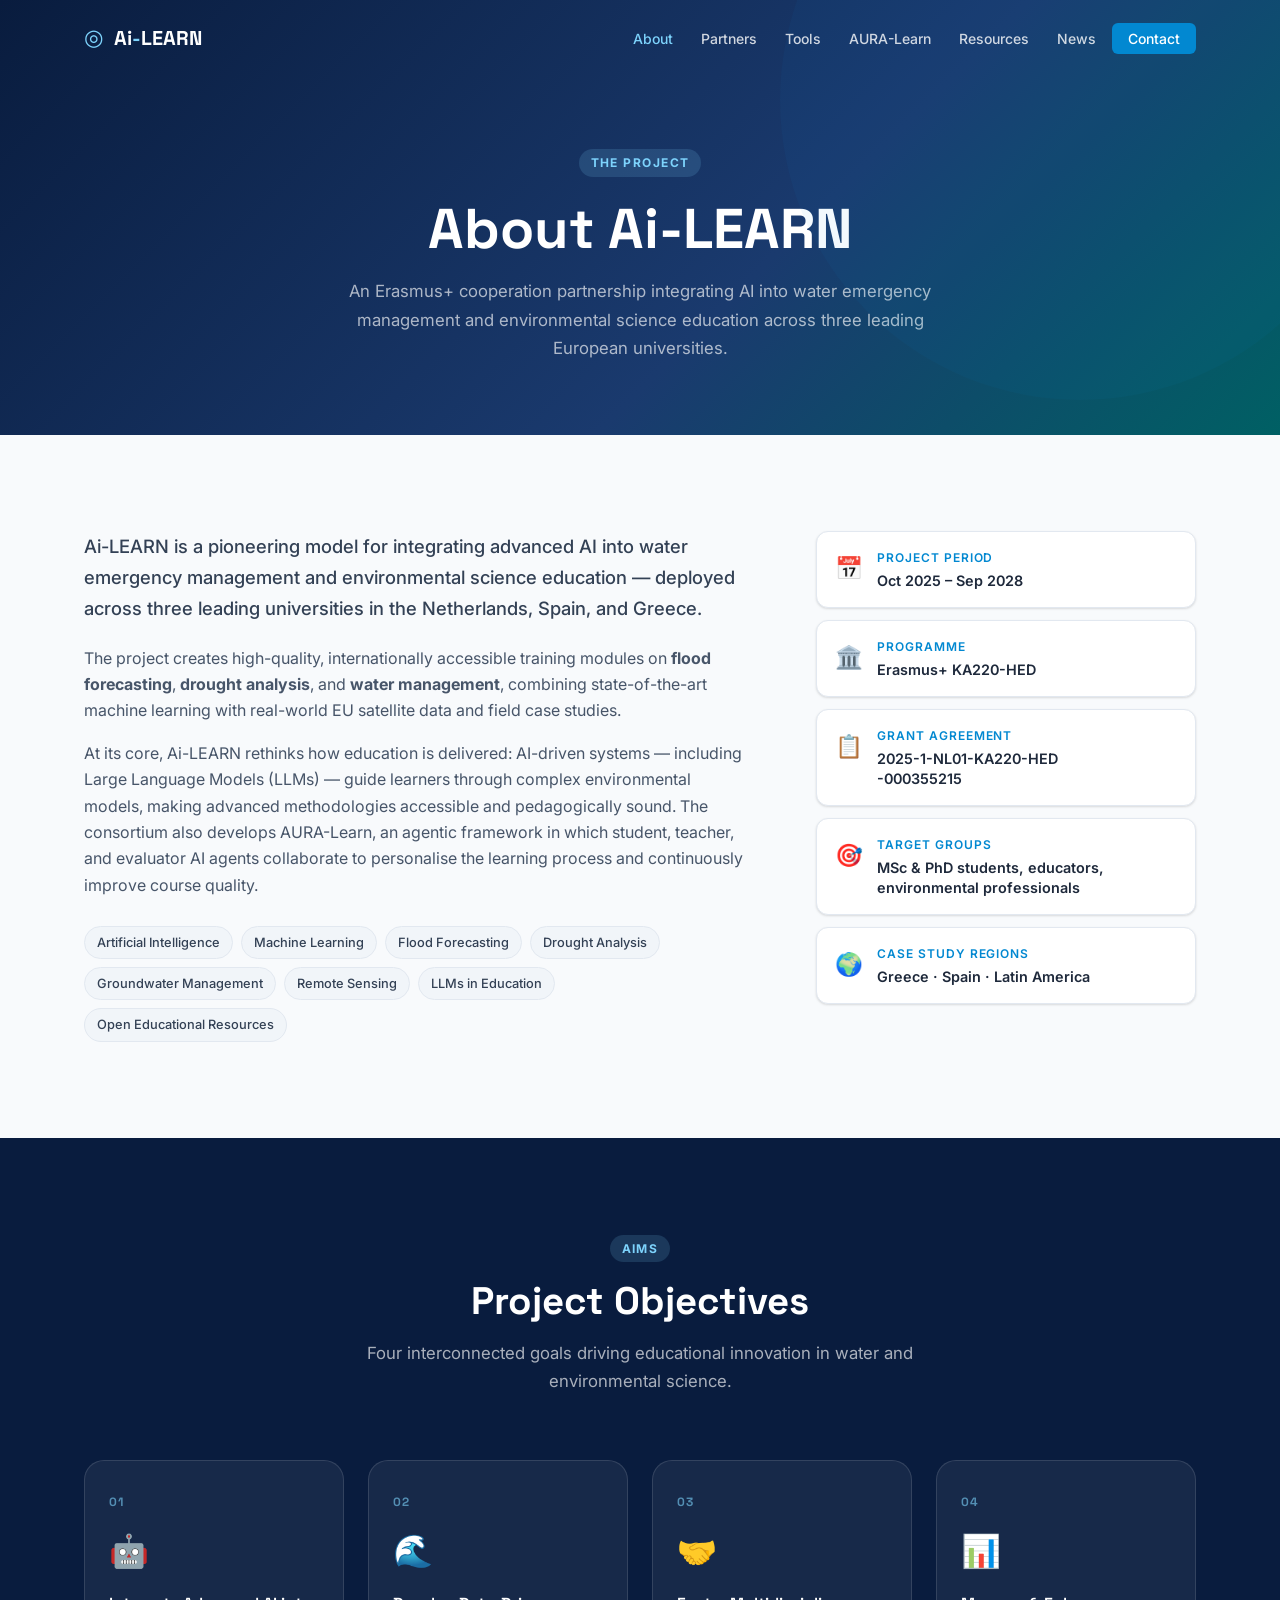
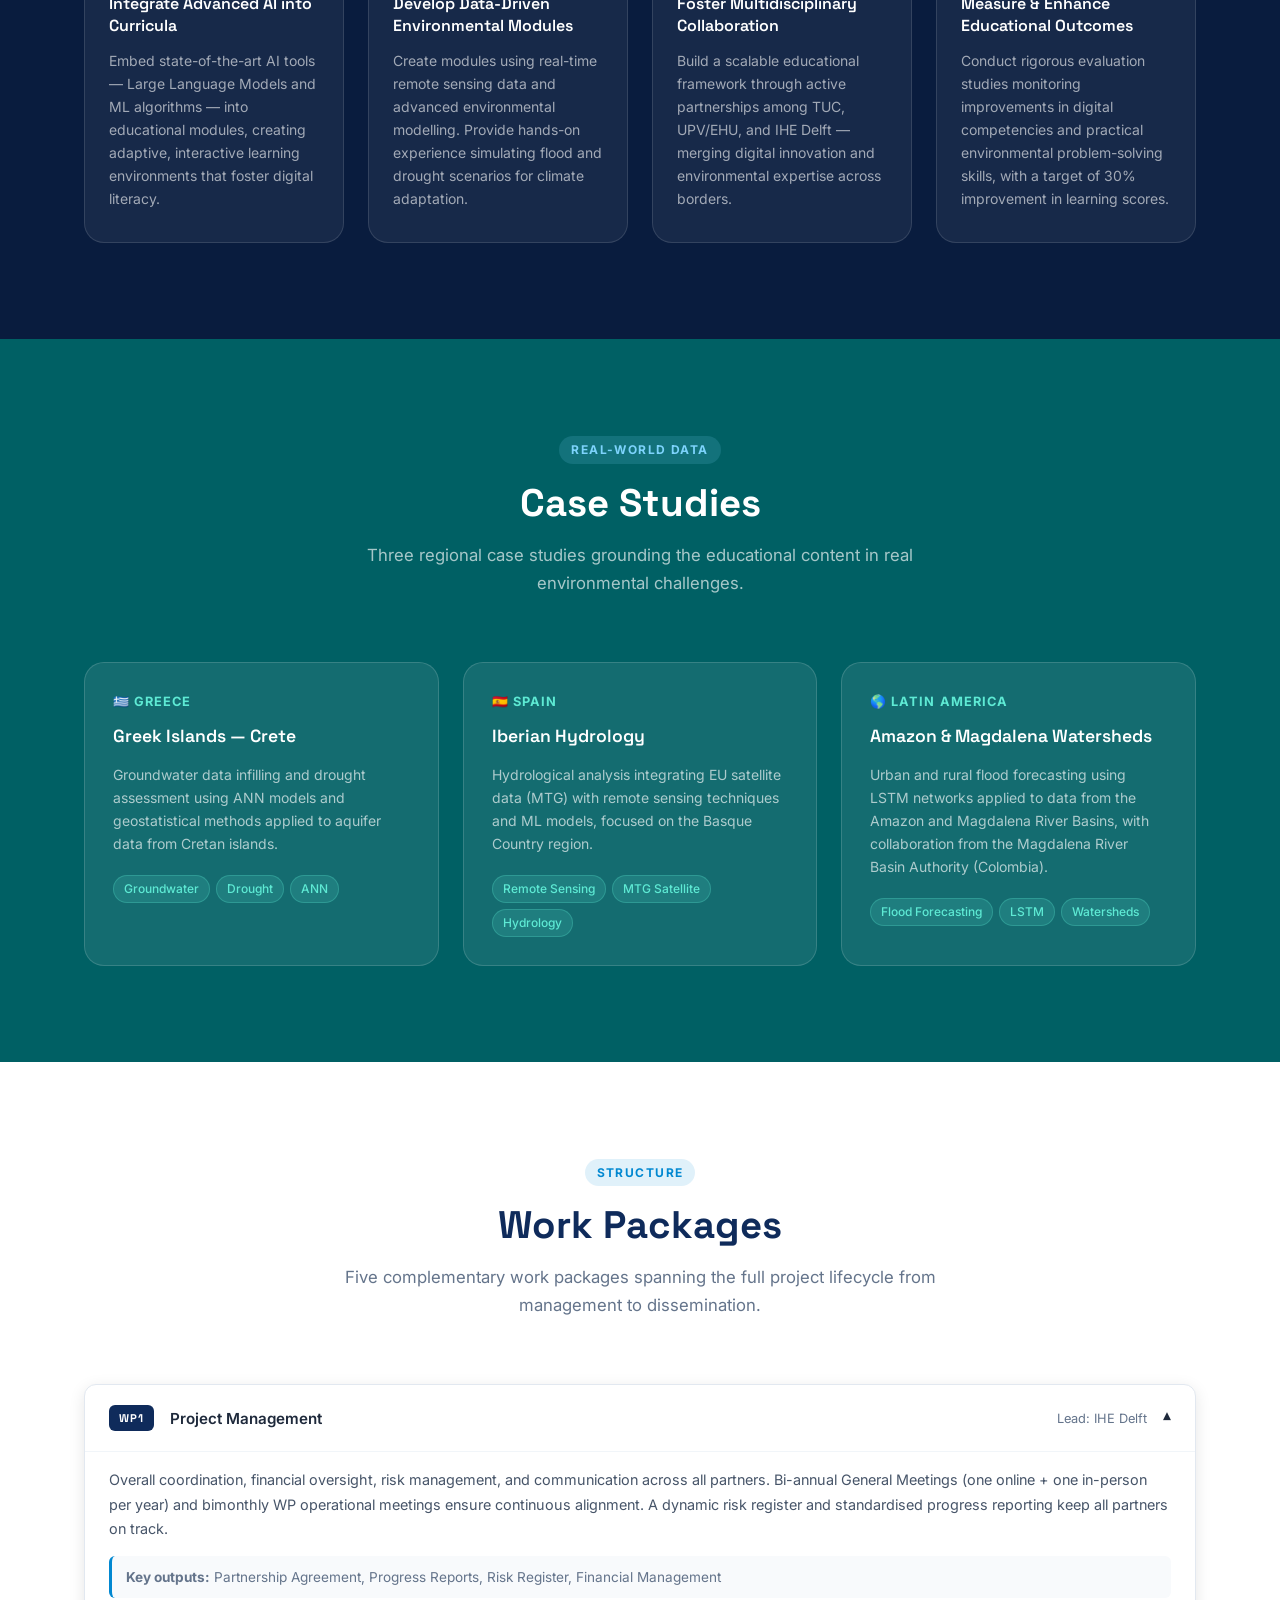
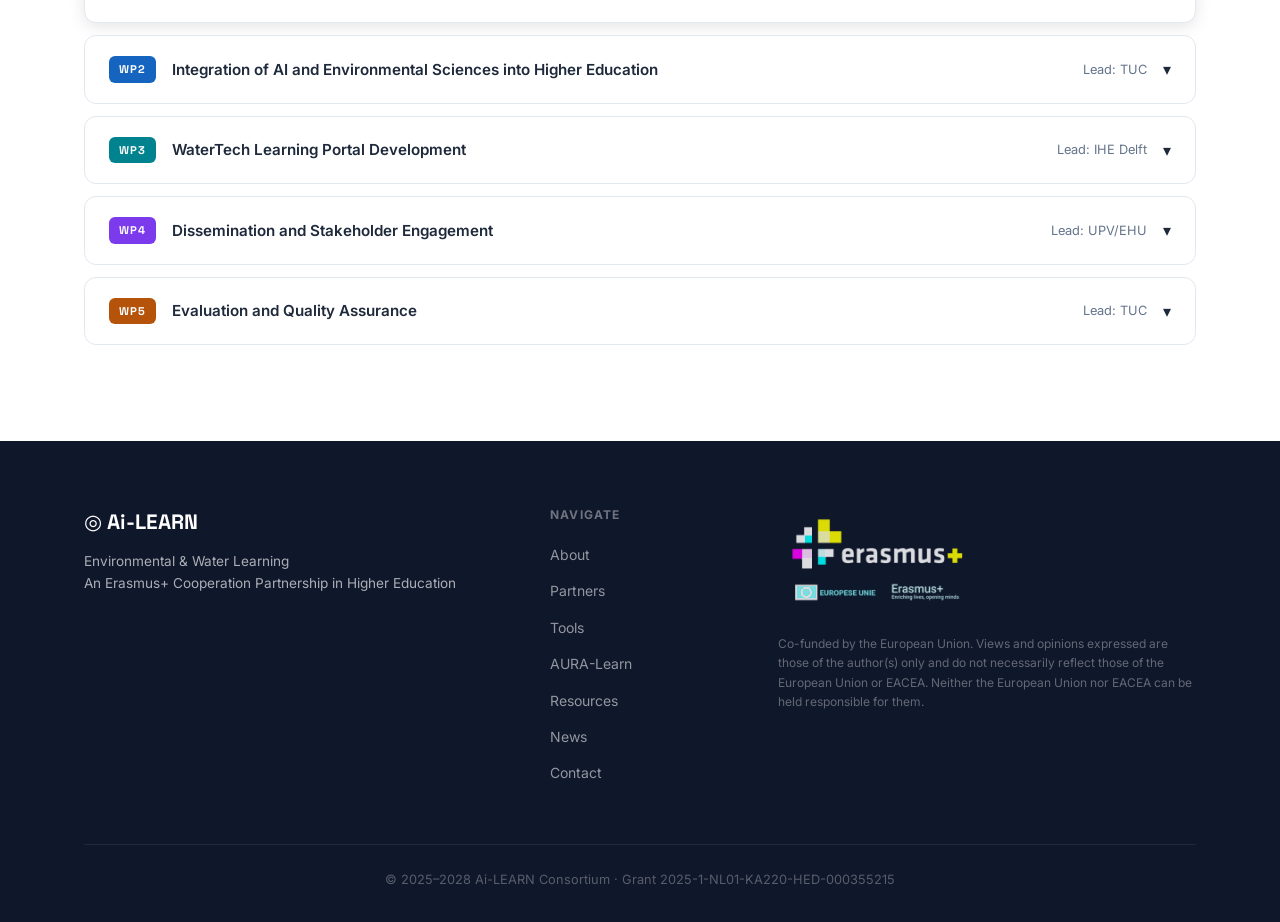
==== about.html @ b7e911f9 "Updating partners page" ====
<!DOCTYPE html>
<html lang="en">
<head>
  <meta charset="UTF-8" />
  <meta name="viewport" content="width=device-width, initial-scale=1.0" />
  <title>About — Ai-LEARN</title>
  <meta name="description" content="About the Ai-LEARN project: objectives, case studies, and work packages for this Erasmus+ partnership in water and environmental AI education." />
  <link rel="preconnect" href="https://fonts.googleapis.com" />
  <link href="https://fonts.googleapis.com/css2?family=Inter:wght@300;400;500;600;700;800&family=Space+Grotesk:wght@500;600;700&display=swap" rel="stylesheet" />
  <link rel="stylesheet" href="css/style.css" />
</head>
<body>

  <!-- ═══════════════ NAVIGATION ═══════════════ -->
  <nav id="navbar" class="navbar">
    <div class="nav-container">
      <a href="index.html" class="nav-logo">
        <span class="logo-icon">◎</span>
        <span class="logo-text">Ai<span class="logo-dash">‑</span>LEARN</span>
      </a>
      <button class="nav-toggle" id="navToggle" aria-label="Toggle menu">
        <span></span><span></span><span></span>
      </button>
      <ul class="nav-links" id="navLinks">
        <li><a href="about.html">About</a></li>
        <li><a href="partners.html">Partners</a></li>
        <li><a href="tools.html">Tools</a></li>
        <li><a href="aura-learn.html">AURA-Learn</a></li>
        <li><a href="resources.html">Resources</a></li>
        <li><a href="news.html">News</a></li>
        <li><a href="contact.html" class="nav-cta">Contact</a></li>
      </ul>
    </div>
  </nav>

  <!-- ═══════════════ PAGE HERO ═══════════════ -->
  <div class="page-hero">
    <span class="page-hero-tag">The Project</span>
    <h1 class="page-hero-title">About Ai-LEARN</h1>
    <p class="page-hero-sub">An Erasmus+ cooperation partnership integrating AI into water emergency management and environmental science education across three leading European universities.</p>
  </div>

  <!-- ═══════════════ ABOUT ═══════════════ -->
  <section class="section section-light">
    <div class="container">
      <div class="about-grid">
        <div class="about-text">
          <p class="lead">
            Ai-LEARN is a pioneering model for integrating advanced AI into water emergency management
            and environmental science education — deployed across three leading universities in the Netherlands,
            Spain, and Greece.
          </p>
          <p>
            The project creates high-quality, internationally accessible training modules on
            <strong>flood forecasting</strong>, <strong>drought analysis</strong>, and <strong>water management</strong>,
            combining state-of-the-art machine learning with real-world EU satellite data and field case studies.
          </p>
          <p>
            At its core, Ai-LEARN rethinks how education is delivered: AI-driven systems —
            including Large Language Models (LLMs) — guide learners through complex environmental models,
            making advanced methodologies accessible and pedagogically sound. The consortium also develops
            AURA-Learn, an agentic framework in which student, teacher, and evaluator AI agents collaborate
            to personalise the learning process and continuously improve course quality.
          </p>
          <div class="about-topics">
            <span class="topic-tag">Artificial Intelligence</span>
            <span class="topic-tag">Machine Learning</span>
            <span class="topic-tag">Flood Forecasting</span>
            <span class="topic-tag">Drought Analysis</span>
            <span class="topic-tag">Groundwater Management</span>
            <span class="topic-tag">Remote Sensing</span>
            <span class="topic-tag">LLMs in Education</span>
            <span class="topic-tag">Open Educational Resources</span>
          </div>
        </div>
        <div class="about-facts">
          <div class="fact-card">
            <div class="fact-icon">📅</div>
            <div><div class="fact-label">Project Period</div><div class="fact-value">Oct 2025 – Sep 2028</div></div>
          </div>
          <div class="fact-card">
            <div class="fact-icon">🏛️</div>
            <div><div class="fact-label">Programme</div><div class="fact-value">Erasmus+ KA220-HED</div></div>
          </div>
          <div class="fact-card">
            <div class="fact-icon">📋</div>
            <div><div class="fact-label">Grant Agreement</div><div class="fact-value">2025-1-NL01-KA220-HED<br/>-000355215</div></div>
          </div>
          <div class="fact-card">
            <div class="fact-icon">🎯</div>
            <div><div class="fact-label">Target Groups</div><div class="fact-value">MSc &amp; PhD students, educators, environmental professionals</div></div>
          </div>
          <div class="fact-card">
            <div class="fact-icon">🌍</div>
            <div><div class="fact-label">Case Study Regions</div><div class="fact-value">Greece · Spain · Latin America</div></div>
          </div>
        </div>
      </div>
    </div>
  </section>

  <!-- ═══════════════ OBJECTIVES ═══════════════ -->
  <section class="section section-dark">
    <div class="container">
      <div class="section-header section-header-light">
        <span class="section-tag section-tag-light">Aims</span>
        <h2 class="section-title text-white">Project Objectives</h2>
        <p class="section-subtitle text-muted-light">Four interconnected goals driving educational innovation in water and environmental science.</p>
      </div>
      <div class="objectives-grid">
        <div class="objective-card">
          <div class="objective-number">01</div>
          <div class="objective-icon">🤖</div>
          <h3>Integrate Advanced AI into Curricula</h3>
          <p>Embed state-of-the-art AI tools — Large Language Models and ML algorithms — into educational modules, creating adaptive, interactive learning environments that foster digital literacy.</p>
        </div>
        <div class="objective-card">
          <div class="objective-number">02</div>
          <div class="objective-icon">🌊</div>
          <h3>Develop Data-Driven Environmental Modules</h3>
          <p>Create modules using real-time remote sensing data and advanced environmental modelling. Provide hands-on experience simulating flood and drought scenarios for climate adaptation.</p>
        </div>
        <div class="objective-card">
          <div class="objective-number">03</div>
          <div class="objective-icon">🤝</div>
          <h3>Foster Multidisciplinary Collaboration</h3>
          <p>Build a scalable educational framework through active partnerships among TUC, UPV/EHU, and IHE Delft — merging digital innovation and environmental expertise across borders.</p>
        </div>
        <div class="objective-card">
          <div class="objective-number">04</div>
          <div class="objective-icon">📊</div>
          <h3>Measure &amp; Enhance Educational Outcomes</h3>
          <p>Conduct rigorous evaluation studies monitoring improvements in digital competencies and practical environmental problem-solving skills, with a target of 30% improvement in learning scores.</p>
        </div>
      </div>
    </div>
  </section>

  <!-- ═══════════════ CASE STUDIES ═══════════════ -->
  <section class="section section-teal">
    <div class="container">
      <div class="section-header section-header-light">
        <span class="section-tag section-tag-light">Real-World Data</span>
        <h2 class="section-title text-white">Case Studies</h2>
        <p class="section-subtitle text-muted-light">Three regional case studies grounding the educational content in real environmental challenges.</p>
      </div>
      <div class="cases-grid">
        <div class="case-card">
          <div class="case-region">🇬🇷 Greece</div>
          <h3>Greek Islands — Crete</h3>
          <p>Groundwater data infilling and drought assessment using ANN models and geostatistical methods applied to aquifer data from Cretan islands.</p>
          <div class="case-tags"><span>Groundwater</span><span>Drought</span><span>ANN</span></div>
        </div>
        <div class="case-card">
          <div class="case-region">🇪🇸 Spain</div>
          <h3>Iberian Hydrology</h3>
          <p>Hydrological analysis integrating EU satellite data (MTG) with remote sensing techniques and ML models, focused on the Basque Country region.</p>
          <div class="case-tags"><span>Remote Sensing</span><span>MTG Satellite</span><span>Hydrology</span></div>
        </div>
        <div class="case-card">
          <div class="case-region">🌎 Latin America</div>
          <h3>Amazon &amp; Magdalena Watersheds</h3>
          <p>Urban and rural flood forecasting using LSTM networks applied to data from the Amazon and Magdalena River Basins, with collaboration from the Magdalena River Basin Authority (Colombia).</p>
          <div class="case-tags"><span>Flood Forecasting</span><span>LSTM</span><span>Watersheds</span></div>
        </div>
      </div>
    </div>
  </section>

  <!-- ═══════════════ WORK PACKAGES ═══════════════ -->
  <section class="section section-white">
    <div class="container">
      <div class="section-header">
        <span class="section-tag">Structure</span>
        <h2 class="section-title">Work Packages</h2>
        <p class="section-subtitle">Five complementary work packages spanning the full project lifecycle from management to dissemination.</p>
      </div>
      <div class="wp-list">

        <div class="wp-item" data-wp="1">
          <div class="wp-header" role="button" tabindex="0">
            <div class="wp-title-group">
              <span class="wp-number wp-1">WP1</span>
              <span class="wp-title">Project Management</span>
            </div>
            <div class="wp-meta"><span class="wp-lead">Lead: IHE Delft</span><span class="wp-chevron">▾</span></div>
          </div>
          <div class="wp-body">
            <p>Overall coordination, financial oversight, risk management, and communication across all partners. Bi-annual General Meetings (one online + one in-person per year) and bimonthly WP operational meetings ensure continuous alignment. A dynamic risk register and standardised progress reporting keep all partners on track.</p>
            <div class="wp-outputs"><strong>Key outputs:</strong> Partnership Agreement, Progress Reports, Risk Register, Financial Management</div>
          </div>
        </div>

        <div class="wp-item" data-wp="2">
          <div class="wp-header" role="button" tabindex="0">
            <div class="wp-title-group">
              <span class="wp-number wp-2">WP2</span>
              <span class="wp-title">Integration of AI and Environmental Sciences into Higher Education</span>
            </div>
            <div class="wp-meta"><span class="wp-lead">Lead: TUC</span><span class="wp-chevron">▾</span></div>
          </div>
          <div class="wp-body">
            <p>Development of the technical AI infrastructure: specialised TensorFlow/Keras models for flood forecasting (LSTM/ANN), groundwater data infilling, and drought assessment. An Educational LLM Integration Framework with prompting techniques and instructor guides enables AI-assisted learning. Three case studies — Greek islands, Spain hydrology, and Latin American watersheds — are fully implemented as structured, project-based learning modules.</p>
            <div class="wp-outputs"><strong>Key outputs:</strong> AI model toolbox, LLM framework, 3 case study implementations, learning experience design, integration testing</div>
          </div>
        </div>

        <div class="wp-item" data-wp="3">
          <div class="wp-header" role="button" tabindex="0">
            <div class="wp-title-group">
              <span class="wp-number wp-3">WP3</span>
              <span class="wp-title">WaterTech Learning Portal Development</span>
            </div>
            <div class="wp-meta"><span class="wp-lead">Lead: IHE Delft</span><span class="wp-chevron">▾</span></div>
          </div>
          <div class="wp-body">
            <p>Design and development of the WaterTech Learning Portal — an internationally accessible virtual learning environment building on IHE Delft's eCampus Moodle infrastructure. Integrates AI tools from WP2, supporting MSc-level education, short courses, and professional development. Designed with WCAG 2.1 AA accessibility standards and multilingual support (English, Spanish, Greek).</p>
            <div class="wp-outputs"><strong>Key outputs:</strong> WaterTech Learning Portal, integrated AI modules, multilingual course materials</div>
          </div>
        </div>

        <div class="wp-item" data-wp="4">
          <div class="wp-header" role="button" tabindex="0">
            <div class="wp-title-group">
              <span class="wp-number wp-4">WP4</span>
              <span class="wp-title">Dissemination and Stakeholder Engagement</span>
            </div>
            <div class="wp-meta"><span class="wp-lead">Lead: UPV/EHU</span><span class="wp-chevron">▾</span></div>
          </div>
          <div class="wp-body">
            <p>Comprehensive communication, dissemination, and exploitation strategy. Includes this public website, Open Educational Resources, public outreach events (minimum 15) in each partner country, policy briefings for regional environmental authorities, and engagement with environmental professionals and policymakers. MOOC development for global reach beyond the project lifecycle.</p>
            <div class="wp-outputs"><strong>Key outputs:</strong> Project website, Open Educational Resources, dissemination events, policy briefs, MOOC</div>
          </div>
        </div>

        <div class="wp-item" data-wp="5">
          <div class="wp-header" role="button" tabindex="0">
            <div class="wp-title-group">
              <span class="wp-number wp-5">WP5</span>
              <span class="wp-title">Evaluation and Quality Assurance</span>
            </div>
            <div class="wp-meta"><span class="wp-lead">Lead: TUC</span><span class="wp-chevron">▾</span></div>
          </div>
          <div class="wp-body">
            <p>Systematic monitoring of educational impact, interdisciplinary collaboration, and research innovation. Pre/post knowledge assessments measure 30% learning improvement targets. User testing cycles at M8, M16, and M24 refine platform usability. Structured reports document outcomes at key milestones.</p>
            <div class="wp-outputs"><strong>Key outputs:</strong> Educational Impact Report (Jun 2027), Collaboration Assessment Report (Oct 2027), Capacity Building Assessment (Feb 2028)</div>
          </div>
        </div>

      </div>
    </div>
  </section>

  <!-- ═══════════════ FOOTER ═══════════════ -->
  <footer class="footer">
    <div class="container">
      <div class="footer-grid">
        <div class="footer-brand">
          <div class="footer-logo">◎ Ai‑LEARN</div>
          <p>Environmental &amp; Water Learning<br/>An Erasmus+ Cooperation Partnership in Higher Education</p>
        </div>
        <div class="footer-links">
          <h4>Navigate</h4>
          <ul>
            <li><a href="about.html">About</a></li>
            <li><a href="partners.html">Partners</a></li>
            <li><a href="tools.html">Tools</a></li>
            <li><a href="aura-learn.html">AURA-Learn</a></li>
            <li><a href="resources.html">Resources</a></li>
            <li><a href="news.html">News</a></li>
            <li><a href="contact.html">Contact</a></li>
          </ul>
        </div>
        <div class="footer-eu">
          <img src="assets/Erasmus Combilogo_3 logo's.png" alt="Co-funded by the European Union — Erasmus+" class="eu-logo-img" />
          <p class="eu-disclaimer">
            Co-funded by the European Union. Views and opinions expressed are those of the author(s) only
            and do not necessarily reflect those of the European Union or EACEA.
            Neither the European Union nor EACEA can be held responsible for them.
          </p>
        </div>
      </div>
      <div class="footer-bottom">
        <span>© 2025–2028 Ai-LEARN Consortium · Grant 2025-1-NL01-KA220-HED-000355215</span>
      </div>
    </div>
  </footer>

  <script src="js/main.js"></script>
</body>
</html>
---- css/style.css ----
/* ═══════════════════════════════════════════════
   Ai-LEARN Project Website — Stylesheet
   ═══════════════════════════════════════════════ */

/* ── Variables ────────────────────────────────── */
:root {
  --navy:        #0f2b5b;
  --navy-deep:   #091c3e;
  --blue:        #1565c0;
  --sky:         #0288d1;
  --teal:        #00838f;
  --teal-deep:   #006064;
  --green:       #2e7d32;
  --amber:       #f59e0b;
  --white:       #ffffff;
  --gray-50:     #f8fafc;
  --gray-100:    #f1f5f9;
  --gray-200:    #e2e8f0;
  --gray-300:    #cbd5e1;
  --gray-500:    #64748b;
  --gray-600:    #475569;
  --gray-700:    #334155;
  --gray-800:    #1e293b;
  --gray-900:    #0f172a;

  --font-body:   'Inter', system-ui, -apple-system, sans-serif;
  --font-head:   'Space Grotesk', 'Inter', system-ui, sans-serif;

  --radius-sm:   6px;
  --radius-md:   12px;
  --radius-lg:   20px;
  --radius-xl:   28px;

  --shadow-sm:   0 1px 3px rgba(0,0,0,.08), 0 1px 2px rgba(0,0,0,.06);
  --shadow-md:   0 4px 16px rgba(0,0,0,.10);
  --shadow-lg:   0 12px 40px rgba(0,0,0,.14);

  --transition:  0.25s ease;
  --container:   1160px;
}

/* ── Reset & Base ─────────────────────────────── */
*, *::before, *::after { box-sizing: border-box; margin: 0; padding: 0; }

html { scroll-behavior: smooth; font-size: 16px; }

body {
  font-family: var(--font-body);
  color: var(--gray-800);
  background: var(--white);
  line-height: 1.65;
  -webkit-font-smoothing: antialiased;
}

a { color: inherit; text-decoration: none; }
ul { list-style: none; }
img { max-width: 100%; display: block; }
button { cursor: pointer; font: inherit; border: none; background: none; }

/* ── Layout helpers ───────────────────────────── */
.container {
  max-width: var(--container);
  margin: 0 auto;
  padding: 0 24px;
}

.section { padding: 96px 0; }
.section-light  { background: var(--gray-50); }
.section-white  { background: var(--white); }
.section-dark   { background: var(--navy-deep); }
.section-teal   { background: var(--teal-deep); }

.section-header {
  text-align: center;
  margin-bottom: 64px;
}
.section-header-light { color: var(--white); }

.section-tag {
  display: inline-block;
  font-size: .75rem;
  font-weight: 700;
  letter-spacing: .12em;
  text-transform: uppercase;
  color: var(--sky);
  background: rgba(2, 136, 209, .12);
  padding: 4px 12px;
  border-radius: 999px;
  margin-bottom: 16px;
}
.section-tag-light {
  color: #7dd3fc;
  background: rgba(125, 211, 252, .15);
}

.section-title {
  font-family: var(--font-head);
  font-size: clamp(1.75rem, 3vw, 2.5rem);
  font-weight: 700;
  line-height: 1.2;
  color: var(--navy);
  margin-bottom: 16px;
}
.section-subtitle {
  font-size: 1.05rem;
  color: var(--gray-500);
  max-width: 600px;
  margin: 0 auto;
}
.text-white  { color: var(--white) !important; }
.text-muted-light { color: rgba(255,255,255,.65) !important; }

/* ── Buttons ──────────────────────────────────── */
.btn {
  display: inline-flex;
  align-items: center;
  gap: 8px;
  padding: 12px 28px;
  border-radius: var(--radius-md);
  font-size: .95rem;
  font-weight: 600;
  transition: all var(--transition);
  cursor: pointer;
}
.btn-primary {
  background: var(--sky);
  color: var(--white);
  box-shadow: 0 4px 16px rgba(2,136,209,.35);
}
.btn-primary:hover {
  background: var(--blue);
  transform: translateY(-2px);
  box-shadow: 0 8px 24px rgba(2,136,209,.45);
}
.btn-ghost {
  background: rgba(255,255,255,.12);
  color: var(--white);
  border: 1.5px solid rgba(255,255,255,.3);
  backdrop-filter: blur(8px);
}
.btn-ghost:hover {
  background: rgba(255,255,255,.2);
  transform: translateY(-2px);
}

/* ══════════════════════════════════════════════
   NAVIGATION
═══════════════════════════════════════════════ */
.navbar {
  position: fixed;
  top: 0; left: 0; right: 0;
  z-index: 1000;
  padding: 20px 0;
  transition: all var(--transition);
}
.navbar.scrolled {
  background: rgba(9, 28, 62, .96);
  backdrop-filter: blur(16px);
  padding: 14px 0;
  box-shadow: 0 2px 24px rgba(0,0,0,.3);
}
.nav-container {
  max-width: var(--container);
  margin: 0 auto;
  padding: 0 24px;
  display: flex;
  align-items: center;
  justify-content: space-between;
  gap: 32px;
}
.nav-logo {
  display: flex;
  align-items: center;
  gap: 10px;
  font-family: var(--font-head);
  font-size: 1.25rem;
  font-weight: 700;
  color: var(--white);
  flex-shrink: 0;
}
.logo-icon { font-size: 1.4rem; color: #7dd3fc; }
.logo-dash { color: #7dd3fc; }

.nav-links {
  display: flex;
  align-items: center;
  gap: 4px;
  flex-wrap: wrap;
}
.nav-links a {
  color: rgba(255,255,255,.80);
  font-size: .875rem;
  font-weight: 500;
  padding: 6px 12px;
  border-radius: var(--radius-sm);
  transition: all var(--transition);
}
.nav-links a:hover { color: var(--white); background: rgba(255,255,255,.1); }
.nav-links a.active { color: #7dd3fc; }
.nav-cta {
  background: var(--sky) !important;
  color: var(--white) !important;
  padding: 7px 16px !important;
  border-radius: var(--radius-sm) !important;
}
.nav-cta:hover { background: var(--blue) !important; }

.nav-toggle {
  display: none;
  flex-direction: column;
  gap: 5px;
  padding: 4px;
}
.nav-toggle span {
  display: block;
  width: 24px; height: 2px;
  background: var(--white);
  border-radius: 2px;
  transition: all var(--transition);
}

/* ══════════════════════════════════════════════
   HERO
═══════════════════════════════════════════════ */
.hero {
  min-height: 100vh;
  display: flex;
  flex-direction: column;
  align-items: center;
  justify-content: center;
  position: relative;
  overflow: hidden;
  background: linear-gradient(135deg, var(--navy-deep) 0%, #1a3a6e 50%, var(--teal-deep) 100%);
  padding: 120px 24px 80px;
}

.hero-bg {
  position: absolute;
  inset: 0;
  pointer-events: none;
  overflow: hidden;
}
.hero-wave-1, .hero-wave-2 {
  position: absolute;
  border-radius: 50%;
  opacity: .06;
}
.hero-wave-1 {
  width: 900px; height: 900px;
  background: var(--sky);
  top: -300px; right: -200px;
  animation: float 18s ease-in-out infinite;
}
.hero-wave-2 {
  width: 600px; height: 600px;
  background: var(--teal);
  bottom: -200px; left: -100px;
  animation: float 14s ease-in-out infinite reverse;
}
@keyframes float {
  0%, 100% { transform: translateY(0) scale(1); }
  50% { transform: translateY(-40px) scale(1.05); }
}

.hero-content {
  position: relative;
  z-index: 1;
  max-width: 820px;
  text-align: center;
  display: flex;
  flex-direction: column;
  align-items: center;
  gap: 28px;
}

.hero-badge {
  display: inline-flex;
  align-items: center;
  gap: 8px;
  background: rgba(255,255,255,.1);
  border: 1px solid rgba(255,255,255,.2);
  color: #bfdbfe;
  font-size: .8rem;
  font-weight: 600;
  letter-spacing: .06em;
  text-transform: uppercase;
  padding: 6px 16px;
  border-radius: 999px;
  backdrop-filter: blur(8px);
}
.eu-star { color: #fbbf24; }

.hero-title {
  display: flex;
  flex-direction: column;
  gap: 8px;
}
.hero-title-main {
  font-family: var(--font-head);
  font-size: clamp(3.5rem, 9vw, 6rem);
  font-weight: 700;
  color: var(--white);
  line-height: 1;
  letter-spacing: -.02em;
  background: linear-gradient(135deg, #ffffff 0%, #bfdbfe 60%, #7dd3fc 100%);
  -webkit-background-clip: text;
  -webkit-text-fill-color: transparent;
  background-clip: text;
}
.hero-title-sub {
  font-family: var(--font-head);
  font-size: clamp(1rem, 2.5vw, 1.4rem);
  font-weight: 500;
  color: rgba(255,255,255,.70);
  letter-spacing: .02em;
}

.hero-tagline {
  font-size: clamp(.95rem, 1.8vw, 1.1rem);
  color: rgba(255,255,255,.75);
  max-width: 640px;
  line-height: 1.7;
}

.hero-actions {
  display: flex;
  gap: 16px;
  flex-wrap: wrap;
  justify-content: center;
}

.hero-stats {
  display: flex;
  align-items: center;
  gap: 0;
  background: rgba(255,255,255,.08);
  border: 1px solid rgba(255,255,255,.15);
  border-radius: var(--radius-lg);
  padding: 20px 32px;
  backdrop-filter: blur(12px);
  flex-wrap: wrap;
  justify-content: center;
}
.stat {
  display: flex;
  flex-direction: column;
  align-items: center;
  padding: 0 28px;
}
.stat-value {
  font-family: var(--font-head);
  font-size: 2rem;
  font-weight: 700;
  color: #7dd3fc;
  line-height: 1;
}
.stat-label {
  font-size: .75rem;
  font-weight: 500;
  color: rgba(255,255,255,.55);
  text-transform: uppercase;
  letter-spacing: .08em;
  margin-top: 4px;
}
.stat-divider {
  width: 1px; height: 40px;
  background: rgba(255,255,255,.15);
}

.hero-scroll-hint {
  position: absolute;
  bottom: 32px;
  left: 50%;
  transform: translateX(-50%);
  display: flex;
  flex-direction: column;
  align-items: center;
  gap: 6px;
  color: rgba(255,255,255,.45);
  font-size: .75rem;
  animation: bounce 2s ease-in-out infinite;
}
@keyframes bounce {
  0%, 100% { transform: translateX(-50%) translateY(0); }
  50% { transform: translateX(-50%) translateY(6px); }
}

/* ══════════════════════════════════════════════
   ABOUT
═══════════════════════════════════════════════ */
.about-grid {
  display: grid;
  grid-template-columns: 1fr 380px;
  gap: 64px;
  align-items: start;
}
.about-text .lead {
  font-size: 1.15rem;
  font-weight: 500;
  color: var(--gray-700);
  margin-bottom: 20px;
  line-height: 1.7;
}
.about-text p { margin-bottom: 16px; color: var(--gray-600); }

.about-topics {
  display: flex;
  flex-wrap: wrap;
  gap: 8px;
  margin-top: 28px;
}
.topic-tag {
  background: var(--gray-100);
  color: var(--gray-700);
  font-size: .8rem;
  font-weight: 500;
  padding: 5px 12px;
  border-radius: 999px;
  border: 1px solid var(--gray-200);
}

.about-facts {
  display: flex;
  flex-direction: column;
  gap: 12px;
}
.fact-card {
  display: flex;
  align-items: flex-start;
  gap: 14px;
  background: var(--white);
  border: 1px solid var(--gray-200);
  border-radius: var(--radius-md);
  padding: 16px 18px;
  box-shadow: var(--shadow-sm);
  transition: box-shadow var(--transition);
}
.fact-card:hover { box-shadow: var(--shadow-md); }
.fact-icon { font-size: 1.4rem; flex-shrink: 0; margin-top: 2px; }
.fact-label {
  font-size: .75rem;
  font-weight: 600;
  text-transform: uppercase;
  letter-spacing: .08em;
  color: var(--sky);
  margin-bottom: 3px;
}
.fact-value {
  font-size: .9rem;
  font-weight: 600;
  color: var(--gray-800);
  line-height: 1.4;
}

/* ══════════════════════════════════════════════
   OBJECTIVES
═══════════════════════════════════════════════ */
.objectives-grid {
  display: grid;
  grid-template-columns: repeat(4, 1fr);
  gap: 24px;
}
.objective-card {
  background: rgba(255,255,255,.06);
  border: 1px solid rgba(255,255,255,.12);
  border-radius: var(--radius-lg);
  padding: 32px 24px;
  transition: all var(--transition);
  position: relative;
  overflow: hidden;
}
.objective-card::before {
  content: '';
  position: absolute;
  top: 0; left: 0; right: 0;
  height: 3px;
  background: linear-gradient(90deg, var(--sky), var(--teal));
  opacity: 0;
  transition: opacity var(--transition);
}
.objective-card:hover {
  background: rgba(255,255,255,.10);
  transform: translateY(-4px);
  border-color: rgba(255,255,255,.2);
}
.objective-card:hover::before { opacity: 1; }

.objective-number {
  font-family: var(--font-head);
  font-size: .75rem;
  font-weight: 700;
  color: rgba(125, 211, 252, .6);
  letter-spacing: .12em;
  margin-bottom: 12px;
}
.objective-icon { font-size: 2rem; margin-bottom: 16px; }
.objective-card h3 {
  font-family: var(--font-head);
  font-size: 1rem;
  font-weight: 600;
  color: var(--white);
  margin-bottom: 12px;
  line-height: 1.35;
}
.objective-card p {
  font-size: .875rem;
  color: rgba(255,255,255,.60);
  line-height: 1.65;
}

/* ══════════════════════════════════════════════
   CASE STUDIES
═══════════════════════════════════════════════ */
.cases-grid {
  display: grid;
  grid-template-columns: repeat(3, 1fr);
  gap: 24px;
}
.case-card {
  background: rgba(255,255,255,.08);
  border: 1px solid rgba(255,255,255,.15);
  border-radius: var(--radius-lg);
  padding: 28px;
  transition: all var(--transition);
}
.case-card:hover {
  background: rgba(255,255,255,.13);
  transform: translateY(-3px);
}
.case-region {
  font-size: .8rem;
  font-weight: 700;
  letter-spacing: .08em;
  text-transform: uppercase;
  color: #5eead4;
  margin-bottom: 10px;
}
.case-card h3 {
  font-family: var(--font-head);
  font-size: 1.1rem;
  font-weight: 600;
  color: var(--white);
  margin-bottom: 12px;
}
.case-card p {
  font-size: .875rem;
  color: rgba(255,255,255,.65);
  line-height: 1.65;
  margin-bottom: 20px;
}
.case-tags {
  display: flex;
  flex-wrap: wrap;
  gap: 6px;
}
.case-tags span {
  background: rgba(94, 234, 212, .15);
  color: #5eead4;
  font-size: .75rem;
  font-weight: 500;
  padding: 3px 10px;
  border-radius: 999px;
  border: 1px solid rgba(94, 234, 212, .25);
}

/* ══════════════════════════════════════════════
   PARTNERS
═══════════════════════════════════════════════ */
.partners-grid {
  display: grid;
  grid-template-columns: repeat(3, 1fr);
  gap: 28px;
}
.partner-card {
  background: var(--white);
  border: 1px solid var(--gray-200);
  border-radius: var(--radius-xl);
  padding: 36px 28px;
  position: relative;
  transition: all var(--transition);
  display: flex;
  flex-direction: column;
  gap: 14px;
}
.partner-card:hover {
  box-shadow: var(--shadow-lg);
  transform: translateY(-4px);
  border-color: var(--gray-300);
}
.partner-lead {
  border-top: 4px solid var(--sky);
}
.partner-badge {
  position: absolute;
  top: -14px;
  left: 28px;
  background: var(--sky);
  color: var(--white);
  font-size: .7rem;
  font-weight: 700;
  letter-spacing: .08em;
  text-transform: uppercase;
  padding: 4px 12px;
  border-radius: 999px;
}

.partner-logo-box {
  width: 72px; height: 72px;
  border-radius: var(--radius-md);
  display: flex;
  align-items: center;
  justify-content: center;
  font-family: var(--font-head);
  font-size: .85rem;
  font-weight: 700;
  color: var(--white);
  text-align: center;
  line-height: 1.2;
  flex-shrink: 0;
}
.ihe { background: linear-gradient(135deg, #0f2b5b, #0288d1); }
.upv { background: linear-gradient(135deg, #1b5e20, #388e3c); }
.tuc { background: linear-gradient(135deg, #1a237e, #3949ab); }

.partner-card h3 {
  font-family: var(--font-head);
  font-size: 1.05rem;
  font-weight: 700;
  color: var(--navy);
  line-height: 1.3;
}
.partner-meta { display: flex; gap: 10px; }
.partner-country {
  font-size: .8rem;
  color: var(--gray-500);
  font-weight: 500;
}
.partner-card p {
  font-size: .875rem;
  color: var(--gray-600);
  line-height: 1.65;
  flex: 1;
}
.partner-role {
  font-size: .8rem;
  color: var(--gray-500);
  background: var(--gray-50);
  border: 1px solid var(--gray-200);
  border-radius: var(--radius-sm);
  padding: 10px 12px;
  line-height: 1.5;
}
.partner-link {
  font-size: .85rem;
  font-weight: 600;
  color: var(--sky);
  transition: color var(--transition);
}
.partner-link:hover { color: var(--blue); }

/* ══════════════════════════════════════════════
   WORK PACKAGES
═══════════════════════════════════════════════ */
.wp-list {
  display: flex;
  flex-direction: column;
  gap: 12px;
}
.wp-item {
  border: 1px solid var(--gray-200);
  border-radius: var(--radius-md);
  overflow: hidden;
  background: var(--white);
  transition: box-shadow var(--transition);
}
.wp-item:hover { box-shadow: var(--shadow-md); }
.wp-item.open { box-shadow: var(--shadow-md); }

.wp-header {
  display: flex;
  align-items: center;
  justify-content: space-between;
  padding: 20px 24px;
  cursor: pointer;
  gap: 16px;
  user-select: none;
}
.wp-title-group {
  display: flex;
  align-items: center;
  gap: 16px;
}
.wp-number {
  flex-shrink: 0;
  font-family: var(--font-head);
  font-size: .7rem;
  font-weight: 700;
  letter-spacing: .08em;
  color: var(--white);
  padding: 4px 10px;
  border-radius: var(--radius-sm);
}
.wp-1 { background: var(--navy); }
.wp-2 { background: var(--blue); }
.wp-3 { background: var(--teal); }
.wp-4 { background: #7c3aed; }
.wp-5 { background: #b45309; }

.wp-title {
  font-weight: 600;
  font-size: .95rem;
  color: var(--gray-800);
}
.wp-meta {
  display: flex;
  align-items: center;
  gap: 16px;
  flex-shrink: 0;
}
.wp-lead {
  font-size: .8rem;
  color: var(--gray-500);
  white-space: nowrap;
}
.wp-chevron {
  font-size: 1rem;
  color: var(--gray-400);
  transition: transform var(--transition);
}
.wp-item.open .wp-chevron { transform: rotate(180deg); }

.wp-body {
  display: none;
  padding: 0 24px 24px;
  border-top: 1px solid var(--gray-100);
}
.wp-item.open .wp-body { display: block; }
.wp-body p {
  font-size: .9rem;
  color: var(--gray-600);
  line-height: 1.7;
  padding-top: 16px;
  margin-bottom: 14px;
}
.wp-outputs {
  font-size: .85rem;
  color: var(--gray-500);
  background: var(--gray-50);
  border-radius: var(--radius-sm);
  padding: 10px 14px;
  border-left: 3px solid var(--sky);
}

/* ══════════════════════════════════════════════
   TIMELINE / DELIVERABLES
═══════════════════════════════════════════════ */
.timeline {
  position: relative;
  max-width: 760px;
  margin: 0 auto;
}
.timeline::before {
  content: '';
  position: absolute;
  left: 14px;
  top: 0; bottom: 0;
  width: 2px;
  background: linear-gradient(to bottom, var(--sky), var(--teal), var(--gray-200));
}

.timeline-year {
  font-family: var(--font-head);
  font-size: 1.4rem;
  font-weight: 700;
  color: var(--navy);
  padding-left: 48px;
  margin: 40px 0 24px;
  position: relative;
}
.timeline-year::before {
  content: '';
  position: absolute;
  left: 0; top: 50%;
  width: 30px; height: 2px;
  background: var(--sky);
  transform: translateY(-50%);
}

.timeline-item {
  display: flex;
  gap: 28px;
  margin-bottom: 20px;
  position: relative;
}
.timeline-dot {
  flex-shrink: 0;
  width: 30px; height: 30px;
  border-radius: 50%;
  background: var(--white);
  border: 3px solid var(--gray-300);
  z-index: 1;
  margin-top: 16px;
  transition: all var(--transition);
}
.timeline-item[data-status="done"] .timeline-dot {
  background: var(--green);
  border-color: var(--green);
}
.timeline-item[data-status="active"] .timeline-dot {
  background: var(--sky);
  border-color: var(--sky);
  box-shadow: 0 0 0 4px rgba(2,136,209,.2);
}
.timeline-item.milestone .timeline-dot {
  border-color: var(--amber);
  background: var(--amber);
}

.timeline-card {
  flex: 1;
  background: var(--white);
  border: 1px solid var(--gray-200);
  border-radius: var(--radius-md);
  padding: 16px 20px;
  transition: all var(--transition);
}
.timeline-card:hover {
  box-shadow: var(--shadow-md);
  transform: translateX(4px);
}
.timeline-item.milestone .timeline-card {
  border-left: 3px solid var(--amber);
  background: #fffbeb;
}
.timeline-date {
  font-size: .75rem;
  font-weight: 700;
  text-transform: uppercase;
  letter-spacing: .08em;
  color: var(--sky);
  margin-bottom: 4px;
}
.timeline-title {
  font-weight: 600;
  font-size: .95rem;
  color: var(--gray-800);
  margin-bottom: 6px;
}
.timeline-desc {
  font-size: .85rem;
  color: var(--gray-500);
  line-height: 1.6;
  margin-bottom: 10px;
}
.timeline-wp {
  display: flex;
  gap: 6px;
  flex-wrap: wrap;
}
.wp-tag {
  font-size: .7rem;
  font-weight: 700;
  color: var(--white);
  padding: 2px 8px;
  border-radius: 4px;
}
.wp-tag.wp-1 { background: var(--navy); }
.wp-tag.wp-2 { background: var(--blue); }
.wp-tag.wp-3 { background: var(--teal); }
.wp-tag.wp-4 { background: #7c3aed; }
.wp-tag.wp-5 { background: #b45309; }

/* ══════════════════════════════════════════════
   TOOLS
═══════════════════════════════════════════════ */
.tools-grid {
  display: grid;
  grid-template-columns: repeat(3, 1fr);
  gap: 24px;
}
.tool-card {
  background: rgba(255,255,255,.07);
  border: 1px solid rgba(255,255,255,.13);
  border-radius: var(--radius-xl);
  padding: 36px 28px;
  position: relative;
  transition: all var(--transition);
  display: flex;
  flex-direction: column;
  gap: 14px;
}
.tool-card:hover {
  background: rgba(255,255,255,.12);
  transform: translateY(-4px);
}
.tool-active { border-color: rgba(125,211,252,.4); }

.tool-status {
  font-size: .7rem;
  font-weight: 700;
  letter-spacing: .1em;
  text-transform: uppercase;
  padding: 3px 10px;
  border-radius: 999px;
  width: fit-content;
}
.tool-status-active { background: rgba(52,211,153,.2); color: #6ee7b7; }
.tool-status-soon   { background: rgba(251,191,36,.15); color: #fcd34d; }

.tool-icon { font-size: 2.5rem; }
.tool-card h3 {
  font-family: var(--font-head);
  font-size: 1.15rem;
  font-weight: 700;
  color: var(--white);
}
.tool-card p {
  font-size: .875rem;
  color: rgba(255,255,255,.62);
  line-height: 1.65;
  flex: 1;
}
.tool-wp { display: flex; gap: 6px; flex-wrap: wrap; }
.tool-link {
  display: inline-block;
  font-size: .875rem;
  font-weight: 600;
  color: #7dd3fc;
  margin-top: 4px;
  transition: color var(--transition);
}
.tool-link:hover { color: var(--white); }
.tool-link-disabled {
  font-size: .875rem;
  font-weight: 500;
  color: rgba(255,255,255,.3);
  margin-top: 4px;
}

/* ══════════════════════════════════════════════
   RESULTS
═══════════════════════════════════════════════ */
.results-placeholder { max-width: 720px; margin: 0 auto; }
.results-status {
  text-align: center;
  padding: 40px;
  background: var(--white);
  border: 1px solid var(--gray-200);
  border-radius: var(--radius-xl);
  margin-bottom: 28px;
  box-shadow: var(--shadow-sm);
}
.results-icon { font-size: 3rem; margin-bottom: 16px; }
.results-status h3 {
  font-family: var(--font-head);
  font-size: 1.2rem;
  font-weight: 700;
  color: var(--navy);
  margin-bottom: 12px;
}
.results-status p { color: var(--gray-500); font-size: .95rem; }

.expected-results {
  display: flex;
  flex-direction: column;
  gap: 10px;
  margin-bottom: 28px;
}
.result-item {
  display: flex;
  align-items: flex-start;
  gap: 16px;
  background: var(--white);
  border: 1px solid var(--gray-200);
  border-radius: var(--radius-md);
  padding: 14px 18px;
}
.result-pending { opacity: .75; }
.result-check {
  font-size: 1.1rem;
  color: var(--gray-300);
  flex-shrink: 0;
  margin-top: 1px;
}
.result-item strong {
  display: block;
  font-size: .9rem;
  color: var(--gray-700);
  margin-bottom: 2px;
}
.result-item span { font-size: .8rem; color: var(--gray-400); }

.results-cta {
  text-align: center;
  font-size: .875rem;
  color: var(--gray-400);
}
.results-cta a { color: var(--sky); font-weight: 600; }

/* ══════════════════════════════════════════════
   CONTACT
═══════════════════════════════════════════════ */
.contact-grid {
  display: grid;
  grid-template-columns: repeat(3, 1fr);
  gap: 24px;
}
.contact-card {
  background: var(--gray-50);
  border: 1px solid var(--gray-200);
  border-radius: var(--radius-lg);
  padding: 28px;
  transition: all var(--transition);
}
.contact-card:hover {
  box-shadow: var(--shadow-md);
  background: var(--white);
}
.contact-inst {
  font-family: var(--font-head);
  font-size: .8rem;
  font-weight: 700;
  text-transform: uppercase;
  letter-spacing: .08em;
  color: var(--sky);
  margin-bottom: 10px;
}
.contact-card p {
  font-size: .875rem;
  color: var(--gray-600);
  line-height: 1.65;
  margin-bottom: 12px;
}
.contact-card a {
  font-size: .85rem;
  font-weight: 600;
  color: var(--sky);
  transition: color var(--transition);
}
.contact-card a:hover { color: var(--blue); }

/* ══════════════════════════════════════════════
   FOOTER
═══════════════════════════════════════════════ */
.footer {
  background: var(--gray-900);
  color: rgba(255,255,255,.65);
  padding: 64px 0 32px;
}
.footer-grid {
  display: grid;
  grid-template-columns: 1fr 180px 1fr;
  gap: 48px;
  margin-bottom: 48px;
}
.footer-logo {
  font-family: var(--font-head);
  font-size: 1.3rem;
  font-weight: 700;
  color: var(--white);
  margin-bottom: 10px;
}
.footer-brand p { font-size: .85rem; line-height: 1.65; }

.footer-links h4 {
  font-size: .75rem;
  font-weight: 700;
  text-transform: uppercase;
  letter-spacing: .1em;
  color: rgba(255,255,255,.4);
  margin-bottom: 16px;
}
.footer-links li { margin-bottom: 10px; }
.footer-links a {
  font-size: .875rem;
  color: rgba(255,255,255,.55);
  transition: color var(--transition);
}
.footer-links a:hover { color: var(--white); }

.eu-flag {
  background: #003399;
  color: #ffcc00;
  text-align: center;
  padding: 10px;
  border-radius: var(--radius-sm);
  font-size: .65rem;
  letter-spacing: .2em;
  margin-bottom: 12px;
  font-weight: 700;
}
.eu-disclaimer {
  font-size: .75rem;
  line-height: 1.6;
  color: rgba(255,255,255,.35);
}

.footer-bottom {
  border-top: 1px solid rgba(255,255,255,.08);
  padding-top: 24px;
  font-size: .8rem;
  color: rgba(255,255,255,.3);
  text-align: center;
}

/* ══════════════════════════════════════════════
   RESPONSIVE
═══════════════════════════════════════════════ */
@media (max-width: 1024px) {
  .objectives-grid { grid-template-columns: repeat(2, 1fr); }
  .about-grid { grid-template-columns: 1fr; }
  .about-facts { flex-direction: row; flex-wrap: wrap; }
  .fact-card { flex: 1; min-width: 200px; }
}

@media (max-width: 768px) {
  .section { padding: 64px 0; }

  .nav-links {
    display: none;
    position: absolute;
    top: 100%;
    left: 0; right: 0;
    background: rgba(9, 28, 62, .98);
    flex-direction: column;
    padding: 16px;
    gap: 4px;
    border-top: 1px solid rgba(255,255,255,.1);
  }
  .nav-links.open { display: flex; }
  .nav-links a { padding: 10px 16px; width: 100%; }
  .nav-toggle { display: flex; }

  .hero-stats {
    gap: 8px;
    padding: 16px 20px;
  }
  .stat { padding: 0 16px; }
  .stat-divider { height: 30px; }

  .partners-grid,
  .cases-grid,
  .tools-grid,
  .contact-grid { grid-template-columns: 1fr; }

  .footer-grid { grid-template-columns: 1fr; gap: 32px; }

  .timeline::before { left: 12px; }
  .timeline-dot { width: 26px; height: 26px; }
}

@media (max-width: 480px) {
  .objectives-grid { grid-template-columns: 1fr; }
  .hero-actions { flex-direction: column; align-items: center; }
  .stat-divider { display: none; }
  .hero-stats { gap: 16px; }
  .stat { padding: 0 12px; }
}

/* ══════════════════════════════════════════════
   PAGE HERO (inner pages)
═══════════════════════════════════════════════ */
.page-hero {
  background: linear-gradient(135deg, var(--navy-deep) 0%, #1a3a6e 60%, var(--teal-deep) 100%);
  padding: 148px 24px 72px;
  text-align: center;
  position: relative;
  overflow: hidden;
}
.page-hero::before {
  content: '';
  position: absolute;
  width: 600px; height: 600px;
  border-radius: 50%;
  background: var(--sky);
  opacity: .05;
  top: -200px; right: -100px;
  pointer-events: none;
}
.page-hero-tag {
  display: inline-block;
  font-size: .75rem;
  font-weight: 700;
  letter-spacing: .12em;
  text-transform: uppercase;
  color: #7dd3fc;
  background: rgba(125, 211, 252, .15);
  padding: 4px 12px;
  border-radius: 999px;
  margin-bottom: 20px;
}
.page-hero-title {
  font-family: var(--font-head);
  font-size: clamp(2rem, 5vw, 3.5rem);
  font-weight: 700;
  color: var(--white);
  margin-bottom: 16px;
  line-height: 1.15;
}
.page-hero-sub {
  font-size: 1.05rem;
  color: rgba(255,255,255,.65);
  max-width: 600px;
  margin: 0 auto;
  line-height: 1.7;
}

/* ══════════════════════════════════════════════
   HOME PAGE
═══════════════════════════════════════════════ */
.home-about-grid {
  display: grid;
  grid-template-columns: 1fr 380px;
  gap: 64px;
  align-items: start;
}
.home-about-text .lead {
  font-size: 1.15rem;
  font-weight: 500;
  color: var(--gray-700);
  margin-bottom: 20px;
  line-height: 1.7;
}
.home-about-text p { margin-bottom: 16px; color: var(--gray-600); }
.home-facts { display: flex; flex-direction: column; gap: 12px; }

.quicklinks-grid {
  display: grid;
  grid-template-columns: repeat(3, 1fr);
  gap: 24px;
}
.quicklink-card {
  background: var(--white);
  border: 1px solid var(--gray-200);
  border-radius: var(--radius-xl);
  padding: 32px 28px;
  display: flex;
  flex-direction: column;
  gap: 10px;
  transition: all var(--transition);
  color: inherit;
}
.quicklink-card:hover {
  box-shadow: var(--shadow-lg);
  transform: translateY(-4px);
  border-color: var(--gray-300);
}
.quicklink-featured { border-top: 4px solid var(--sky); }
.quicklink-icon { font-size: 2rem; }
.quicklink-card h3 {
  font-family: var(--font-head);
  font-size: 1.05rem;
  font-weight: 700;
  color: var(--navy);
}
.quicklink-card p {
  font-size: .875rem;
  color: var(--gray-500);
  line-height: 1.65;
  flex: 1;
}
.quicklink-arrow {
  font-size: 1.1rem;
  color: var(--sky);
  font-weight: 700;
  transition: transform var(--transition);
}
.quicklink-card:hover .quicklink-arrow { transform: translateX(4px); }

.logos-section { padding: 56px 0; }
.logos-row {
  display: flex;
  align-items: center;
  justify-content: center;
  gap: 48px;
  flex-wrap: wrap;
  margin-bottom: 24px;
}
.erasmus-logo { height: 52px; width: auto; object-fit: contain; }
.erasmus-combi-logo { height: 68px; width: auto; object-fit: contain; }
.eu-logo-img { max-width: 200px; height: auto; margin-bottom: 12px; opacity: .85; filter: brightness(10); }
.eu-notice {
  text-align: center;
  font-size: .8rem;
  color: var(--gray-400);
  max-width: 680px;
  margin: 0 auto;
  line-height: 1.65;
}

/* ══════════════════════════════════════════════
   AURA-LEARN PAGE
═══════════════════════════════════════════════ */
.aura-intro {
  max-width: 760px;
  margin: 0 auto 64px;
  text-align: center;
}
.aura-intro p { font-size: 1.1rem; color: var(--gray-600); line-height: 1.75; }

.agent-cards-grid {
  display: grid;
  grid-template-columns: repeat(3, 1fr);
  gap: 24px;
  margin-bottom: 80px;
}
.agent-card {
  border-radius: var(--radius-xl);
  padding: 36px 28px;
  text-align: center;
  transition: transform var(--transition);
}
.agent-card:hover { transform: translateY(-4px); }
.agent-card-student  { background: linear-gradient(135deg, #0f2b5b, #0288d1); color: var(--white); }
.agent-card-teacher  { background: linear-gradient(135deg, #1b5e20, #00838f); color: var(--white); }
.agent-card-evaluator{ background: linear-gradient(135deg, #4a1942, #7c3aed); color: var(--white); }
.agent-card-icon { font-size: 3rem; margin-bottom: 20px; }
.agent-card h3 { font-family: var(--font-head); font-size: 1.15rem; font-weight: 700; margin-bottom: 10px; }
.agent-card p { font-size: .875rem; opacity: .8; line-height: 1.65; }

.aura-section {
  margin-bottom: 64px;
  padding-bottom: 64px;
  border-bottom: 1px solid var(--gray-200);
}
.aura-section:last-of-type { border-bottom: none; margin-bottom: 0; padding-bottom: 0; }
.aura-section-header { display: flex; align-items: center; gap: 20px; margin-bottom: 24px; }
.aura-section-icon {
  width: 56px; height: 56px;
  border-radius: var(--radius-md);
  display: flex; align-items: center; justify-content: center;
  font-size: 1.75rem; flex-shrink: 0;
}
.aura-section-icon-blue   { background: rgba(2,136,209,.12); }
.aura-section-icon-green  { background: rgba(0,131,143,.12); }
.aura-section-icon-purple { background: rgba(124,58,237,.12); }
.aura-section h2 { font-family: var(--font-head); font-size: 1.5rem; font-weight: 700; color: var(--navy); }
.aura-section .lead { font-size: 1.05rem; color: var(--gray-600); line-height: 1.7; margin-bottom: 20px; }
.aura-section p { color: var(--gray-600); line-height: 1.7; margin-bottom: 16px; }

.aura-role-list { list-style: none; display: flex; flex-direction: column; gap: 8px; margin: 20px 0; }
.aura-role-list li {
  display: flex; gap: 12px; align-items: flex-start;
  padding: 12px 16px;
  background: var(--gray-50);
  border-radius: var(--radius-md);
  border: 1px solid var(--gray-200);
  font-size: .9rem; color: var(--gray-700); line-height: 1.5;
}
.aura-role-list li::before { content: '→'; color: var(--sky); font-weight: 700; flex-shrink: 0; margin-top: 1px; }

.cycle-table-wrap { overflow-x: auto; margin: 32px 0; border-radius: var(--radius-md); overflow: hidden; border: 1px solid var(--gray-200); }
.cycle-table { width: 100%; border-collapse: collapse; font-size: .9rem; }
.cycle-table th {
  background: var(--navy); color: var(--white);
  padding: 12px 16px; text-align: left;
  font-family: var(--font-head); font-size: .8rem; letter-spacing: .05em; font-weight: 600;
}
.cycle-table td { padding: 12px 16px; border-bottom: 1px solid var(--gray-200); color: var(--gray-700); vertical-align: top; }
.cycle-table tr:last-child td { border-bottom: none; }
.cycle-table tr:nth-child(even) td { background: var(--gray-50); }
.cycle-table td:first-child { font-weight: 600; color: var(--sky); white-space: nowrap; }

.aura-callout {
  background: linear-gradient(135deg, var(--navy-deep), #1a3a6e);
  color: var(--white); border-radius: var(--radius-xl);
  padding: 48px; margin: 48px 0;
  position: relative; overflow: hidden;
}
.aura-callout::before {
  content: '"'; position: absolute; top: -20px; left: 24px;
  font-size: 12rem; font-family: Georgia, serif;
  color: rgba(255,255,255,.06); line-height: 1; pointer-events: none;
}
.aura-callout p { font-size: 1.05rem; line-height: 1.8; color: rgba(255,255,255,.85); position: relative; z-index: 1; }
.aura-callout cite { display: block; margin-top: 20px; font-size: .85rem; color: rgba(255,255,255,.5); font-style: normal; position: relative; z-index: 1; }

/* ══════════════════════════════════════════════
   NEWS PAGE
═══════════════════════════════════════════════ */
.news-grid { display: grid; grid-template-columns: repeat(3, 1fr); gap: 24px; }
.news-card {
  background: var(--white); border: 1px solid var(--gray-200);
  border-radius: var(--radius-lg); overflow: hidden; transition: all var(--transition);
}
.news-card:hover { box-shadow: var(--shadow-lg); transform: translateY(-4px); }
.news-card-img {
  height: 160px;
  background: linear-gradient(135deg, var(--navy-deep), var(--teal-deep));
  display: flex; align-items: center; justify-content: center; font-size: 3rem;
}
.news-card-body { padding: 24px; }
.news-card-meta { display: flex; align-items: center; gap: 10px; margin-bottom: 12px; }
.news-card-date { font-size: .75rem; font-weight: 700; text-transform: uppercase; letter-spacing: .08em; color: var(--sky); }
.news-card-tag { font-size: .7rem; font-weight: 600; background: var(--gray-100); color: var(--gray-600); padding: 2px 8px; border-radius: 999px; }
.news-card h3 { font-family: var(--font-head); font-size: 1rem; font-weight: 700; color: var(--navy); margin-bottom: 10px; line-height: 1.35; }
.news-card p { font-size: .875rem; color: var(--gray-500); line-height: 1.65; }

/* ══════════════════════════════════════════════
   CONTACT FORM
═══════════════════════════════════════════════ */
.contact-layout { display: grid; grid-template-columns: 1fr 420px; gap: 64px; align-items: start; }
.contact-form-wrap {
  background: var(--white); border: 1px solid var(--gray-200);
  border-radius: var(--radius-xl); padding: 40px; box-shadow: var(--shadow-sm);
}
.contact-form-wrap h3 { font-family: var(--font-head); font-size: 1.2rem; font-weight: 700; color: var(--navy); margin-bottom: 24px; }
.form-group { margin-bottom: 20px; }
.form-group label { display: block; font-size: .85rem; font-weight: 600; color: var(--gray-700); margin-bottom: 6px; }
.form-group input,
.form-group select,
.form-group textarea {
  width: 100%; padding: 10px 14px;
  border: 1.5px solid var(--gray-200); border-radius: var(--radius-sm);
  font: inherit; font-size: .9rem; color: var(--gray-800);
  background: var(--white); transition: border-color var(--transition);
}
.form-group input:focus,
.form-group select:focus,
.form-group textarea:focus { outline: none; border-color: var(--sky); box-shadow: 0 0 0 3px rgba(2,136,209,.1); }
.form-group textarea { resize: vertical; min-height: 120px; }
.form-note { font-size: .8rem; color: var(--gray-400); margin-top: 16px; line-height: 1.5; }

/* ══════════════════════════════════════════════
   RESPONSIVE ADDITIONS
═══════════════════════════════════════════════ */
@media (max-width: 1024px) {
  .home-about-grid { grid-template-columns: 1fr; }
  .home-facts { flex-direction: row; flex-wrap: wrap; }
  .home-facts .fact-card { flex: 1; min-width: 200px; }
  .contact-layout { grid-template-columns: 1fr; }
}
@media (max-width: 768px) {
  .quicklinks-grid,
  .agent-cards-grid,
  .news-grid { grid-template-columns: 1fr; }
  .logos-row { gap: 24px; }
  .aura-callout { padding: 32px 24px; }
  .cycle-table { font-size: .8rem; }
}
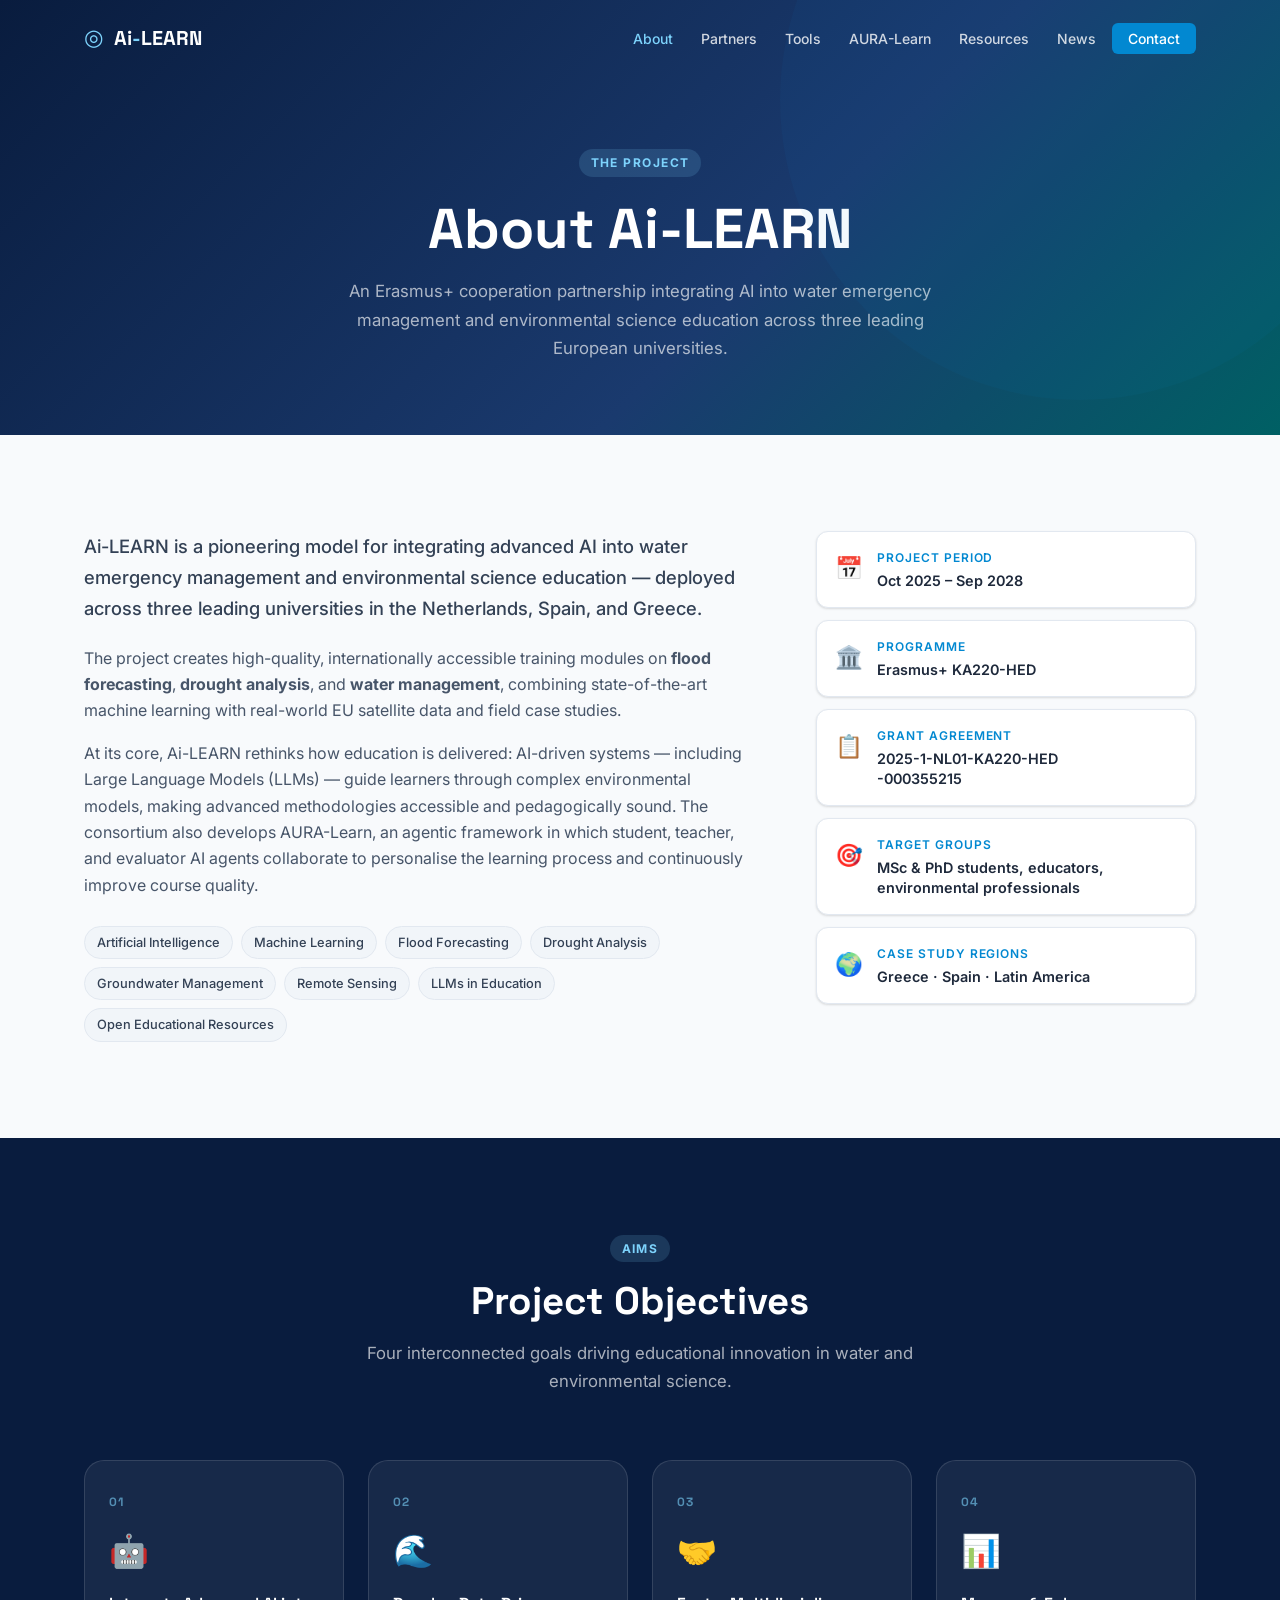
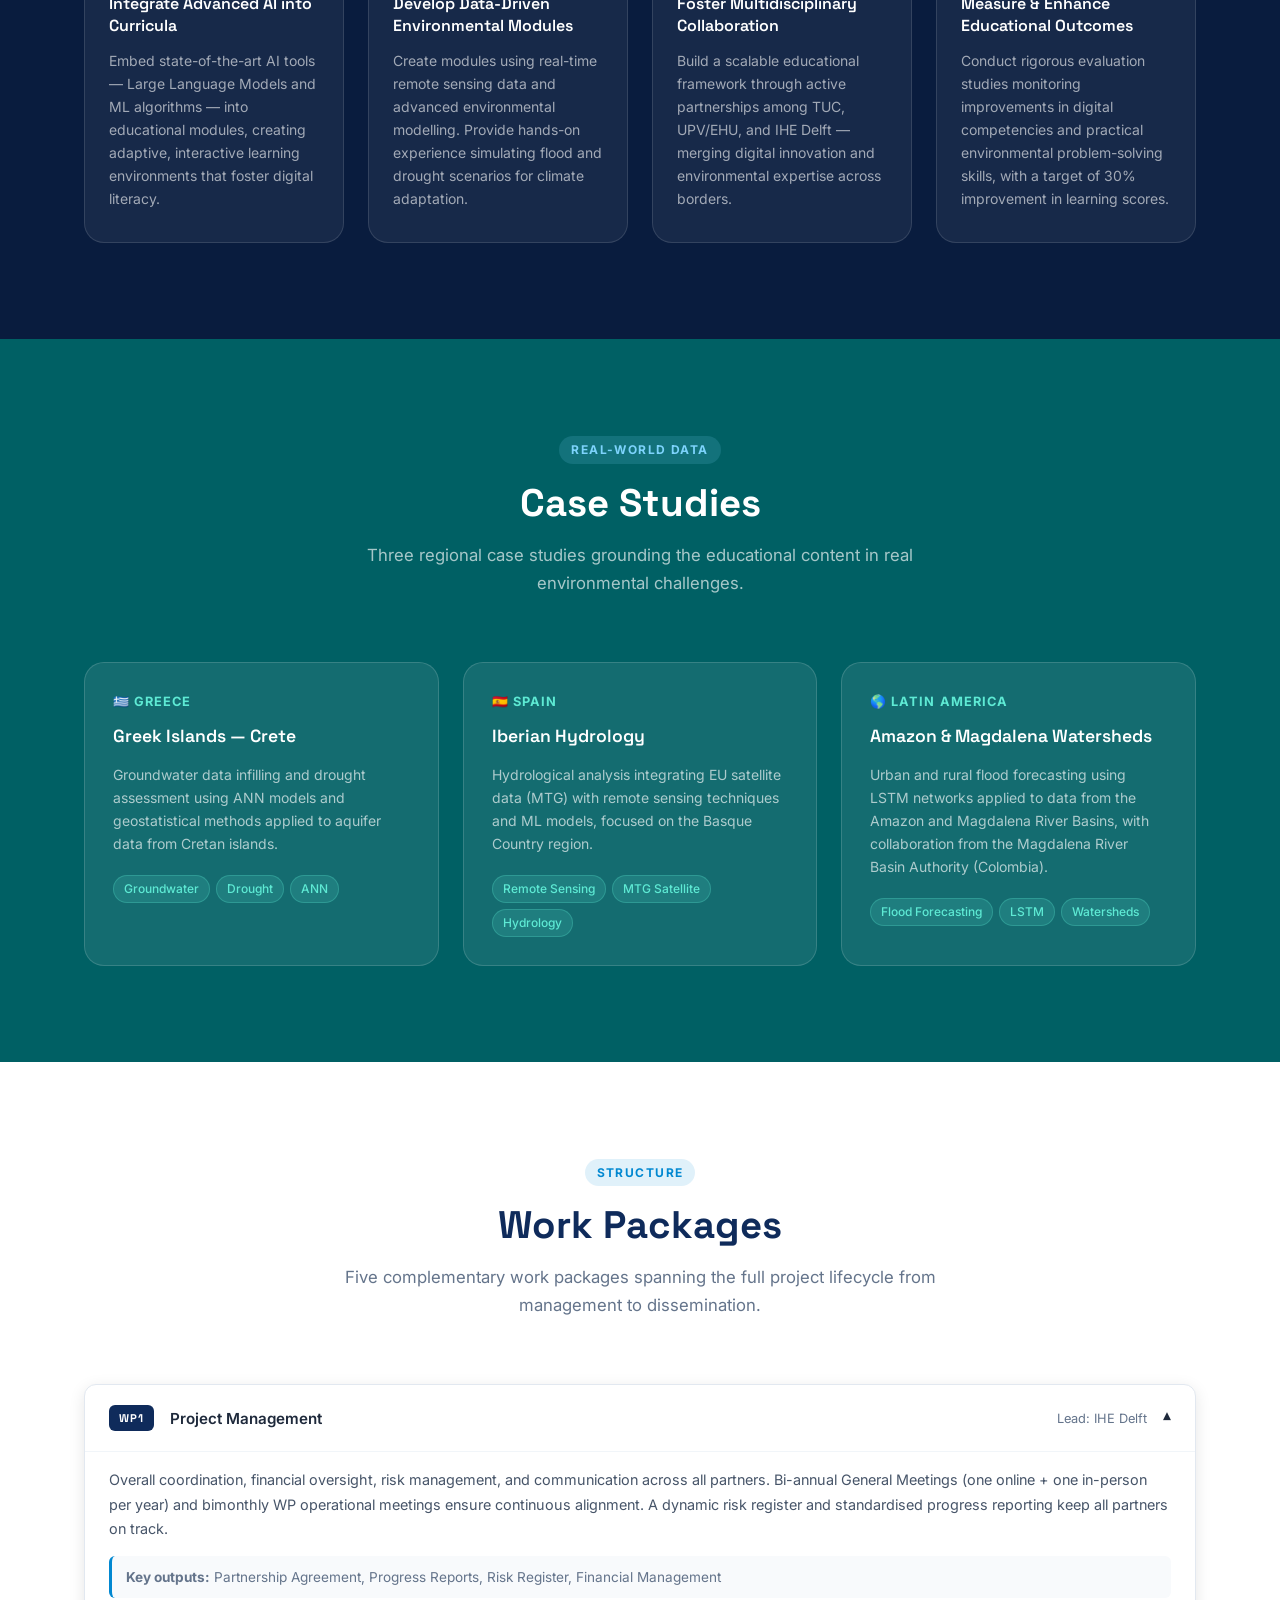
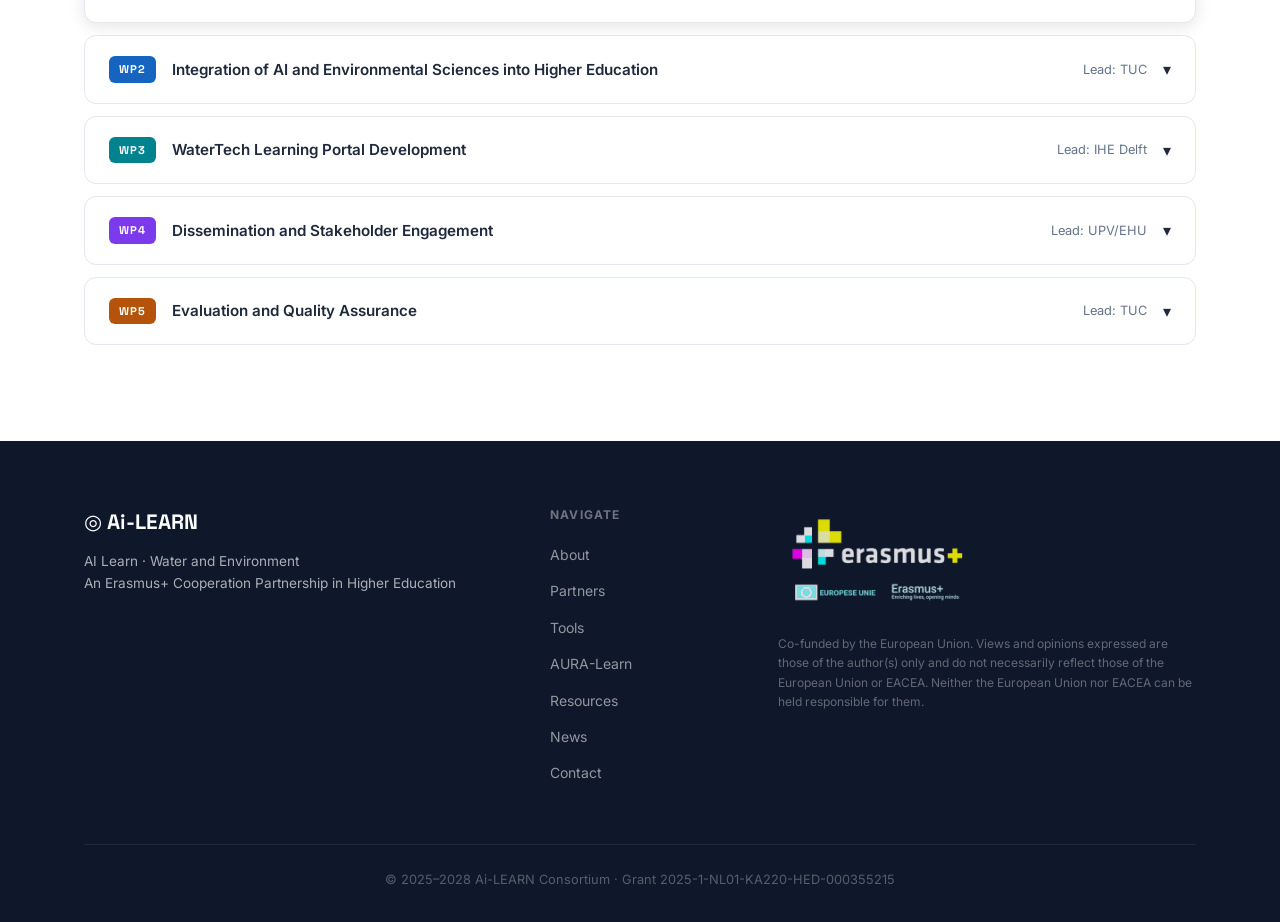
==== commit f0067b85: "Updating Layout" ====
--- a/about.html
+++ b/about.html
@@ -257,7 +257,7 @@
       <div class="footer-grid">
         <div class="footer-brand">
           <div class="footer-logo">◎ Ai‑LEARN</div>
-          <p>Environmental &amp; Water Learning<br/>An Erasmus+ Cooperation Partnership in Higher Education</p>
+          <p>AI Learn · Water and Environment<br/>An Erasmus+ Cooperation Partnership in Higher Education</p>
         </div>
         <div class="footer-links">
           <h4>Navigate</h4>
--- a/css/style.css
+++ b/css/style.css
@@ -1438,3 +1438,691 @@
   .aura-callout { padding: 32px 24px; }
   .cycle-table { font-size: .8rem; }
 }
+
+/* ══════════════════════════════════════════════
+   AURA-LEARN REDESIGN — IHE DELFT STYLE
+═══════════════════════════════════════════════ */
+
+/* ── Azure section background ─────────────────── */
+.section-azure {
+  background: linear-gradient(160deg, #EBF5FF 0%, #F5F9FF 60%, #EEF6FF 100%);
+}
+
+/* ── Hero pills ───────────────────────────────── */
+.aura-hero-pills {
+  display: flex;
+  gap: 12px;
+  flex-wrap: wrap;
+  justify-content: center;
+  margin-top: 28px;
+}
+.aura-hero-pill {
+  display: inline-flex;
+  align-items: center;
+  gap: 6px;
+  padding: 8px 18px;
+  border-radius: 999px;
+  font-size: .82rem;
+  font-weight: 600;
+  letter-spacing: .02em;
+  backdrop-filter: blur(8px);
+  border: 1.5px solid rgba(255,255,255,.25);
+  background: rgba(255,255,255,.12);
+  color: rgba(255,255,255,.90);
+  transition: all var(--transition);
+}
+.aura-hero-pill:hover {
+  background: rgba(255,255,255,.22);
+  border-color: rgba(255,255,255,.4);
+}
+.pill-student  { border-color: rgba(125,211,252,.45); }
+.pill-teacher  { border-color: rgba(94,234,212,.45); }
+.pill-evaluator{ border-color: rgba(196,181,253,.45); }
+
+/* ── Intro pillars ───────────────────────────── */
+.intro-pillars {
+  display: grid;
+  grid-template-columns: repeat(3, 1fr);
+  gap: 32px;
+}
+.intro-pillar {
+  text-align: center;
+  padding: 40px 28px;
+  background: var(--white);
+  border: 1px solid var(--gray-200);
+  border-radius: var(--radius-xl);
+  box-shadow: var(--shadow-sm);
+  transition: all var(--transition);
+}
+.intro-pillar:hover {
+  box-shadow: var(--shadow-md);
+  transform: translateY(-4px);
+  border-color: rgba(2,136,209,.2);
+}
+.intro-pillar-icon {
+  font-size: 2.4rem;
+  margin-bottom: 18px;
+  display: block;
+}
+.intro-pillar h3 {
+  font-family: var(--font-head);
+  font-size: 1.05rem;
+  font-weight: 700;
+  color: var(--navy);
+  margin-bottom: 12px;
+}
+.intro-pillar p {
+  font-size: .875rem;
+  color: var(--gray-500);
+  line-height: 1.7;
+}
+
+/* ── Framework diagram split layout ──────────── */
+.diagram-split {
+  display: grid;
+  grid-template-columns: 1.3fr 1fr;
+  gap: 56px;
+  align-items: start;
+}
+
+.diagram-img-panel { position: relative; }
+
+.diagram-img-wrap {
+  position: relative;
+  border-radius: var(--radius-xl);
+  overflow: hidden;
+  box-shadow: 0 8px 40px rgba(15,43,91,.15), 0 2px 8px rgba(15,43,91,.08);
+  cursor: zoom-in;
+  background: var(--white);
+  border: 1px solid var(--gray-200);
+  transition: box-shadow var(--transition), transform var(--transition);
+}
+.diagram-img-wrap:hover {
+  box-shadow: 0 16px 56px rgba(15,43,91,.2), 0 4px 12px rgba(15,43,91,.10);
+  transform: translateY(-3px);
+}
+.diagram-main-img {
+  width: 100%;
+  display: block;
+  transition: transform 0.4s ease;
+}
+.diagram-img-wrap:hover .diagram-main-img {
+  transform: scale(1.015);
+}
+.diagram-img-overlay {
+  position: absolute;
+  inset: 0;
+  background: rgba(9,28,62,.0);
+  display: flex;
+  align-items: flex-end;
+  justify-content: flex-end;
+  padding: 16px;
+  transition: background var(--transition);
+}
+.diagram-img-wrap:hover .diagram-img-overlay {
+  background: rgba(9,28,62,.25);
+}
+.diagram-zoom-btn {
+  display: inline-flex;
+  align-items: center;
+  gap: 6px;
+  background: rgba(255,255,255,.92);
+  color: var(--navy);
+  border: none;
+  border-radius: var(--radius-sm);
+  padding: 8px 14px;
+  font-size: .78rem;
+  font-weight: 700;
+  letter-spacing: .04em;
+  cursor: pointer;
+  opacity: 0;
+  transform: translateY(4px);
+  transition: all var(--transition);
+  box-shadow: var(--shadow-sm);
+}
+.diagram-img-wrap:hover .diagram-zoom-btn {
+  opacity: 1;
+  transform: translateY(0);
+}
+.diagram-caption {
+  margin-top: 12px;
+  font-size: .75rem;
+  color: var(--gray-400);
+  text-align: center;
+  font-style: italic;
+}
+
+/* ── Diagram description column ──────────────── */
+.diagram-desc-title {
+  font-family: var(--font-head);
+  font-size: 1.2rem;
+  font-weight: 700;
+  color: var(--navy);
+  margin-bottom: 24px;
+  padding-bottom: 16px;
+  border-bottom: 2px solid var(--gray-200);
+}
+
+.diag-comp-list {
+  display: flex;
+  flex-direction: column;
+  gap: 14px;
+  margin-bottom: 24px;
+}
+.diag-comp {
+  display: flex;
+  gap: 14px;
+  align-items: flex-start;
+  padding: 14px 16px;
+  background: var(--white);
+  border: 1px solid var(--gray-200);
+  border-radius: var(--radius-md);
+  box-shadow: var(--shadow-sm);
+  transition: all var(--transition);
+}
+.diag-comp:hover {
+  box-shadow: var(--shadow-md);
+  border-color: rgba(2,136,209,.25);
+  transform: translateX(3px);
+}
+.diag-comp-icon {
+  width: 38px; height: 38px;
+  border-radius: var(--radius-sm);
+  display: flex; align-items: center; justify-content: center;
+  flex-shrink: 0;
+  color: var(--white);
+}
+.dc-prof { background: linear-gradient(135deg, var(--navy), var(--blue)); }
+.dc-asst { background: linear-gradient(135deg, var(--sky), var(--teal)); }
+.dc-stud { background: linear-gradient(135deg, var(--teal), #00695c); }
+.dc-cont { background: linear-gradient(135deg, #5c35a0, #7c3aed); }
+.diag-comp-body strong {
+  display: block;
+  font-size: .88rem;
+  font-weight: 700;
+  color: var(--gray-800);
+  margin-bottom: 3px;
+}
+.diag-comp-body span {
+  font-size: .8rem;
+  color: var(--gray-500);
+  line-height: 1.55;
+}
+
+.diag-feedback-banner {
+  display: flex;
+  gap: 14px;
+  align-items: flex-start;
+  background: linear-gradient(135deg, #EEF9FF, #E8F5FF);
+  border: 1px solid rgba(2,136,209,.2);
+  border-left: 4px solid var(--sky);
+  border-radius: var(--radius-md);
+  padding: 16px 18px;
+  margin-bottom: 20px;
+}
+.feedback-loop-icon {
+  font-size: 1.5rem;
+  color: var(--sky);
+  font-weight: 700;
+  line-height: 1;
+  flex-shrink: 0;
+  margin-top: 2px;
+}
+.diag-feedback-banner strong {
+  display: block;
+  font-size: .88rem;
+  font-weight: 700;
+  color: var(--navy);
+  margin-bottom: 4px;
+}
+.diag-feedback-banner p {
+  font-size: .8rem;
+  color: var(--gray-600);
+  line-height: 1.55;
+  margin: 0;
+}
+
+.diag-topics { margin-top: 4px; }
+.diag-topics-label {
+  display: block;
+  font-size: .72rem;
+  font-weight: 700;
+  text-transform: uppercase;
+  letter-spacing: .1em;
+  color: var(--gray-400);
+  margin-bottom: 10px;
+}
+.diag-topic-tags {
+  display: flex;
+  flex-wrap: wrap;
+  gap: 6px;
+}
+.diag-topic-tags span {
+  background: var(--white);
+  border: 1px solid var(--gray-200);
+  color: var(--gray-600);
+  font-size: .75rem;
+  font-weight: 500;
+  padding: 3px 10px;
+  border-radius: 999px;
+  transition: all var(--transition);
+}
+.diag-topic-tags span:hover {
+  background: var(--sky);
+  color: var(--white);
+  border-color: var(--sky);
+}
+
+/* ── Lightbox ─────────────────────────────────── */
+.lb-overlay {
+  position: fixed;
+  inset: 0;
+  background: rgba(9,18,38,.88);
+  z-index: 9999;
+  display: flex;
+  align-items: center;
+  justify-content: center;
+  padding: 24px;
+  opacity: 0;
+  pointer-events: none;
+  transition: opacity 0.3s ease;
+  backdrop-filter: blur(4px);
+}
+.lb-overlay.lb-active {
+  opacity: 1;
+  pointer-events: all;
+}
+.lb-inner {
+  position: relative;
+  max-width: min(1200px, 95vw);
+  max-height: 90vh;
+  display: flex;
+  flex-direction: column;
+  align-items: center;
+  gap: 12px;
+  animation: lb-in 0.3s ease;
+}
+@keyframes lb-in {
+  from { transform: scale(0.93); opacity: 0; }
+  to   { transform: scale(1);    opacity: 1; }
+}
+.lb-inner img {
+  max-width: 100%;
+  max-height: 80vh;
+  object-fit: contain;
+  border-radius: var(--radius-md);
+  box-shadow: 0 24px 80px rgba(0,0,0,.5);
+}
+.lb-caption {
+  font-size: .78rem;
+  color: rgba(255,255,255,.5);
+  font-style: italic;
+  text-align: center;
+}
+.lb-close {
+  position: absolute;
+  top: -14px;
+  right: -14px;
+  width: 36px; height: 36px;
+  border-radius: 50%;
+  background: rgba(255,255,255,.12);
+  border: 1.5px solid rgba(255,255,255,.25);
+  color: var(--white);
+  display: flex; align-items: center; justify-content: center;
+  cursor: pointer;
+  transition: all var(--transition);
+  z-index: 1;
+}
+.lb-close:hover {
+  background: rgba(255,255,255,.25);
+  border-color: rgba(255,255,255,.45);
+}
+
+/* ── Clean white agent tiles (IHE Delft style) ── */
+.agents-trio {
+  display: grid;
+  grid-template-columns: repeat(3, 1fr);
+  gap: 28px;
+  margin-bottom: 0;
+}
+.agent-tile {
+  background: var(--white);
+  border: 1px solid var(--gray-200);
+  border-radius: var(--radius-xl);
+  padding: 36px 28px;
+  display: flex;
+  flex-direction: column;
+  gap: 0;
+  box-shadow: var(--shadow-sm);
+  transition: all var(--transition);
+  position: relative;
+}
+.agent-tile:hover {
+  box-shadow: 0 12px 40px rgba(15,43,91,.12);
+  transform: translateY(-6px);
+  border-color: var(--gray-300);
+}
+.agent-tile.student  { border-top: 4px solid var(--sky); }
+.agent-tile.teacher  { border-top: 4px solid var(--teal); }
+.agent-tile.evaluator{ border-top: 4px solid #7c3aed; }
+
+.agent-tile-head {
+  display: flex;
+  align-items: center;
+  justify-content: space-between;
+  margin-bottom: 18px;
+}
+.agent-tile-icon {
+  width: 56px; height: 56px;
+  border-radius: var(--radius-md);
+  display: flex; align-items: center; justify-content: center;
+  font-size: 1.7rem;
+}
+.ati-stu { background: #E3F2FD; }
+.ati-tea { background: #E0F7FA; }
+.ati-eva { background: #EDE7F6; }
+
+.agent-tier-badge {
+  font-size: .7rem;
+  font-weight: 700;
+  text-transform: uppercase;
+  letter-spacing: .08em;
+  padding: 4px 10px;
+  border-radius: 999px;
+}
+.badge-stu { background: #E3F2FD; color: #1565C0; }
+.badge-tea { background: #E0F7FA; color: #00695c; }
+.badge-eva { background: #EDE7F6; color: #6d28d9; }
+
+.agent-tile h3 {
+  font-family: var(--font-head);
+  font-size: 1.1rem;
+  font-weight: 700;
+  color: var(--navy);
+  margin-bottom: 12px;
+}
+.agent-tile p {
+  font-size: .875rem;
+  color: var(--gray-600);
+  line-height: 1.65;
+  margin-bottom: 20px;
+}
+
+.agent-feature-list {
+  list-style: none;
+  display: flex;
+  flex-direction: column;
+  gap: 8px;
+  margin: 0 0 24px;
+  flex: 1;
+}
+.agent-feature-list li {
+  display: flex;
+  align-items: flex-start;
+  gap: 10px;
+  font-size: .83rem;
+  color: var(--gray-600);
+  line-height: 1.5;
+}
+.afl-dot {
+  width: 7px; height: 7px;
+  border-radius: 50%;
+  flex-shrink: 0;
+  margin-top: 5px;
+}
+.dot-stu { background: var(--sky); }
+.dot-tea { background: var(--teal); }
+.dot-eva { background: #7c3aed; }
+
+.agent-tile-link {
+  font-size: .85rem;
+  font-weight: 700;
+  display: inline-block;
+  transition: gap var(--transition), color var(--transition);
+  margin-top: auto;
+}
+.link-stu { color: var(--sky); }
+.link-tea { color: var(--teal); }
+.link-eva { color: #7c3aed; }
+.agent-tile-link:hover { opacity: .75; }
+
+/* ── Detailed agent sections ──────────────────── */
+.detail-layout {
+  display: grid;
+  grid-template-columns: 320px 1fr;
+  gap: 64px;
+  align-items: start;
+}
+.detail-layout-reverse {
+  grid-template-columns: 1fr 320px;
+}
+.detail-layout-reverse .detail-aside { order: 2; }
+.detail-layout-reverse .detail-content { order: 1; }
+
+.detail-aside {
+  position: sticky;
+  top: 100px;
+}
+.detail-aside-icon {
+  width: 72px; height: 72px;
+  border-radius: var(--radius-lg);
+  display: flex; align-items: center; justify-content: center;
+  font-size: 2.2rem;
+  margin-bottom: 20px;
+}
+.dai-stu { background: linear-gradient(135deg, #E3F2FD, #B3E0F7); }
+.dai-tea { background: linear-gradient(135deg, #E0F7FA, #B2EBE0); }
+.dai-eva { background: linear-gradient(135deg, #EDE7F6, #D1C4E9); }
+
+.detail-aside h2 {
+  font-family: var(--font-head);
+  font-size: 1.4rem;
+  font-weight: 700;
+  color: var(--navy);
+  margin-bottom: 6px;
+  line-height: 1.25;
+}
+.detail-level {
+  font-size: .75rem;
+  font-weight: 700;
+  text-transform: uppercase;
+  letter-spacing: .1em;
+  color: var(--sky);
+  margin-bottom: 16px !important;
+}
+.detail-aside-blurb {
+  font-size: .875rem;
+  color: var(--gray-500);
+  line-height: 1.7;
+}
+.detail-content .lead {
+  font-size: 1.05rem;
+  font-weight: 500;
+  color: var(--gray-700);
+  margin-bottom: 20px;
+  line-height: 1.7;
+}
+.detail-content p {
+  color: var(--gray-600);
+  line-height: 1.7;
+  margin-bottom: 16px;
+}
+.detail-note {
+  display: flex;
+  gap: 10px;
+  align-items: flex-start;
+  background: #FFF8E1;
+  border: 1px solid #FDE68A;
+  border-left: 4px solid var(--amber);
+  border-radius: var(--radius-md);
+  padding: 14px 16px;
+  font-size: .875rem;
+  color: var(--gray-700);
+  line-height: 1.6;
+  margin-top: 20px;
+}
+.detail-note svg { flex-shrink: 0; color: #D97706; margin-top: 2px; }
+
+/* ── Face-to-Face layout ─────────────────────── */
+.f2f-layout {
+  display: grid;
+  grid-template-columns: 80px 1fr;
+  gap: 32px;
+  align-items: start;
+  max-width: 860px;
+  margin: 0 auto;
+}
+.f2f-icon {
+  width: 72px; height: 72px;
+  background: linear-gradient(135deg, #E3F2FD, #B3E0F7);
+  border-radius: var(--radius-lg);
+  display: flex; align-items: center; justify-content: center;
+  font-size: 2rem;
+}
+.f2f-content h2 {
+  font-family: var(--font-head);
+  font-size: 1.5rem;
+  font-weight: 700;
+  color: var(--navy);
+  margin-bottom: 16px;
+}
+.f2f-content .lead {
+  font-size: 1.05rem;
+  font-weight: 500;
+  color: var(--gray-700);
+  margin-bottom: 18px;
+  line-height: 1.7;
+}
+.f2f-content p {
+  color: var(--gray-600);
+  line-height: 1.75;
+  margin-bottom: 16px;
+}
+
+/* ── Cycle steps ─────────────────────────────── */
+.cycle-steps {
+  display: grid;
+  grid-template-columns: repeat(3, 1fr);
+  gap: 20px;
+}
+.cycle-step {
+  background: var(--white);
+  border: 1px solid var(--gray-200);
+  border-radius: var(--radius-lg);
+  padding: 24px;
+  display: flex;
+  flex-direction: column;
+  gap: 14px;
+  box-shadow: var(--shadow-sm);
+  transition: all var(--transition);
+}
+.cycle-step:hover {
+  box-shadow: var(--shadow-md);
+  transform: translateY(-3px);
+}
+.cycle-step-num {
+  width: 36px; height: 36px;
+  border-radius: 50%;
+  color: var(--white);
+  font-family: var(--font-head);
+  font-size: 1rem;
+  font-weight: 700;
+  display: flex; align-items: center; justify-content: center;
+  flex-shrink: 0;
+}
+.cycle-step-body {}
+.cycle-step-agent {
+  font-size: .72rem;
+  font-weight: 700;
+  text-transform: uppercase;
+  letter-spacing: .09em;
+  color: var(--sky);
+  margin-bottom: 6px;
+}
+.cycle-step h4 {
+  font-family: var(--font-head);
+  font-size: .95rem;
+  font-weight: 700;
+  color: var(--navy);
+  margin-bottom: 8px;
+}
+.cycle-step p {
+  font-size: .83rem;
+  color: var(--gray-500);
+  line-height: 1.6;
+}
+
+/* ── Framework summary card ──────────────────── */
+.aura-summary-card {
+  background: linear-gradient(140deg, var(--navy-deep) 0%, #1a3a6e 60%, #103060 100%);
+  border-radius: var(--radius-xl);
+  padding: 56px;
+  position: relative;
+  overflow: hidden;
+  display: grid;
+  grid-template-columns: 60px 1fr;
+  gap: 24px;
+  align-items: start;
+}
+.aura-summary-card::after {
+  content: '';
+  position: absolute;
+  top: 0; right: 0;
+  width: 400px; height: 400px;
+  background: radial-gradient(circle, rgba(2,136,209,.15) 0%, transparent 70%);
+  pointer-events: none;
+}
+.summary-quote-mark {
+  font-family: Georgia, serif;
+  font-size: 6rem;
+  line-height: .8;
+  color: rgba(125,211,252,.25);
+  user-select: none;
+  padding-top: 4px;
+}
+.summary-body p {
+  font-size: 1rem;
+  line-height: 1.85;
+  color: rgba(255,255,255,.82);
+  margin-bottom: 18px;
+  position: relative; z-index: 1;
+}
+.summary-body cite {
+  display: block;
+  font-size: .85rem;
+  color: rgba(255,255,255,.45);
+  font-style: normal;
+  margin-top: 8px;
+  position: relative; z-index: 1;
+}
+
+/* ── Scroll-reveal animation ─────────────────── */
+.al-reveal {
+  opacity: 0;
+  transform: translateY(28px);
+  transition: opacity 0.55s ease, transform 0.55s ease;
+}
+.al-reveal.al-visible {
+  opacity: 1;
+  transform: translateY(0);
+}
+
+/* ── Responsive ──────────────────────────────── */
+@media (max-width: 1024px) {
+  .diagram-split { grid-template-columns: 1fr; gap: 40px; }
+  .detail-layout,
+  .detail-layout-reverse { grid-template-columns: 1fr; }
+  .detail-layout-reverse .detail-aside { order: 0; }
+  .detail-layout-reverse .detail-content { order: 0; }
+  .detail-aside { position: static; }
+  .agents-trio { grid-template-columns: 1fr; }
+  .intro-pillars { grid-template-columns: 1fr; gap: 20px; }
+}
+@media (max-width: 768px) {
+  .aura-summary-card { grid-template-columns: 1fr; padding: 36px 28px; }
+  .summary-quote-mark { display: none; }
+  .cycle-steps { grid-template-columns: 1fr; }
+  .f2f-layout { grid-template-columns: 1fr; }
+  .f2f-icon { display: none; }
+  .agents-trio { grid-template-columns: 1fr; }
+}
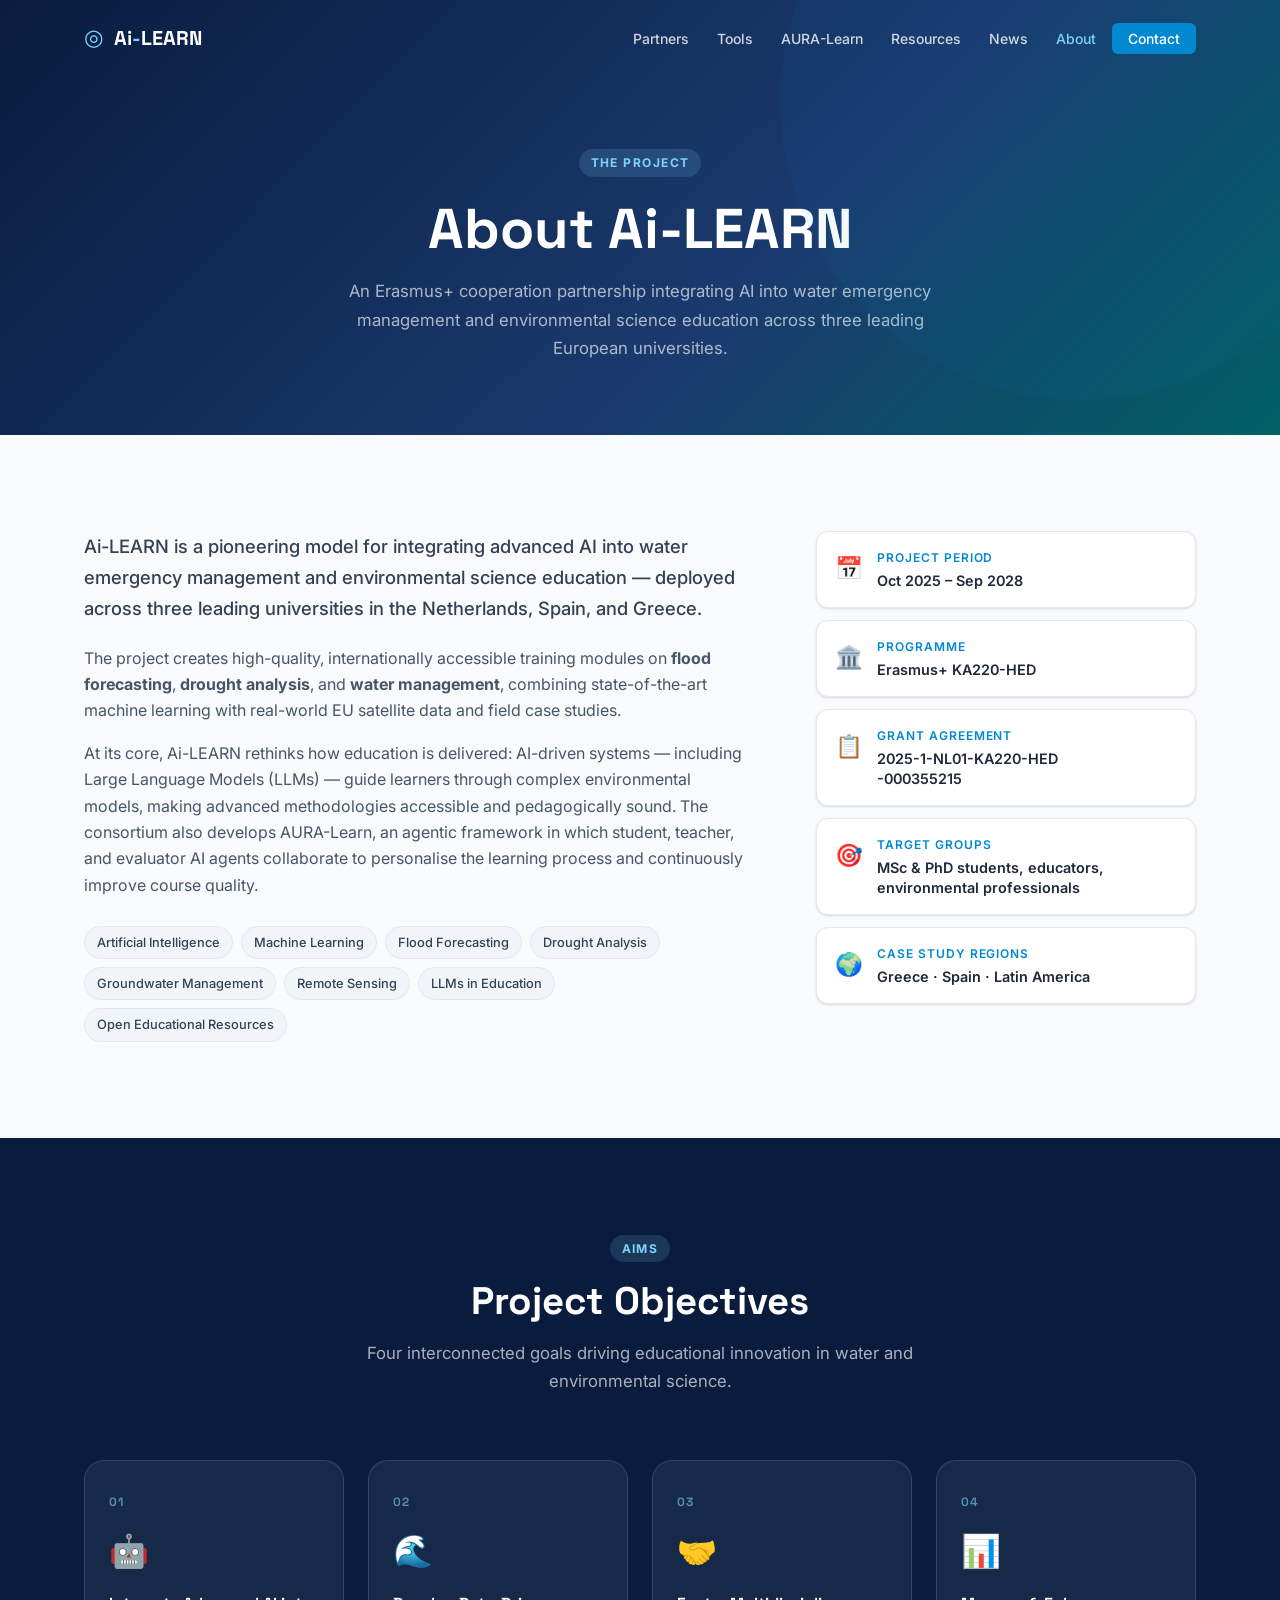
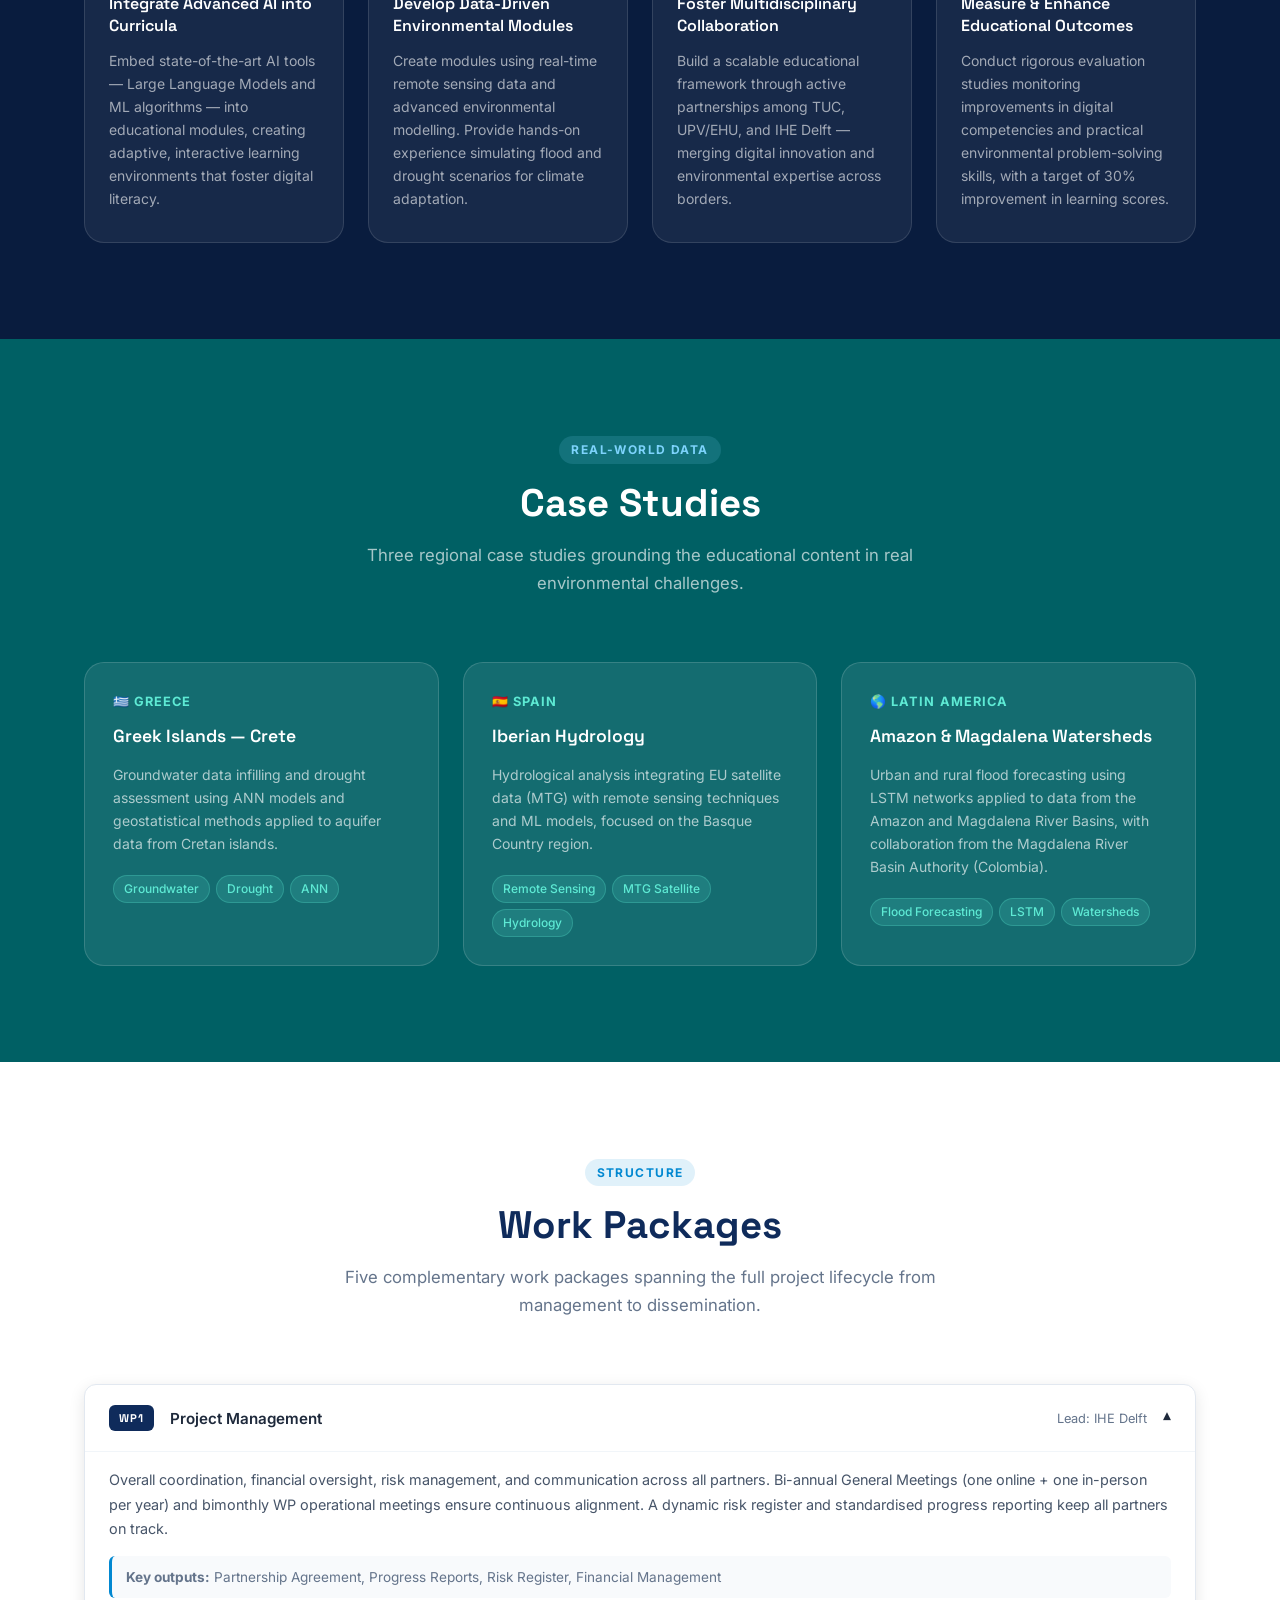
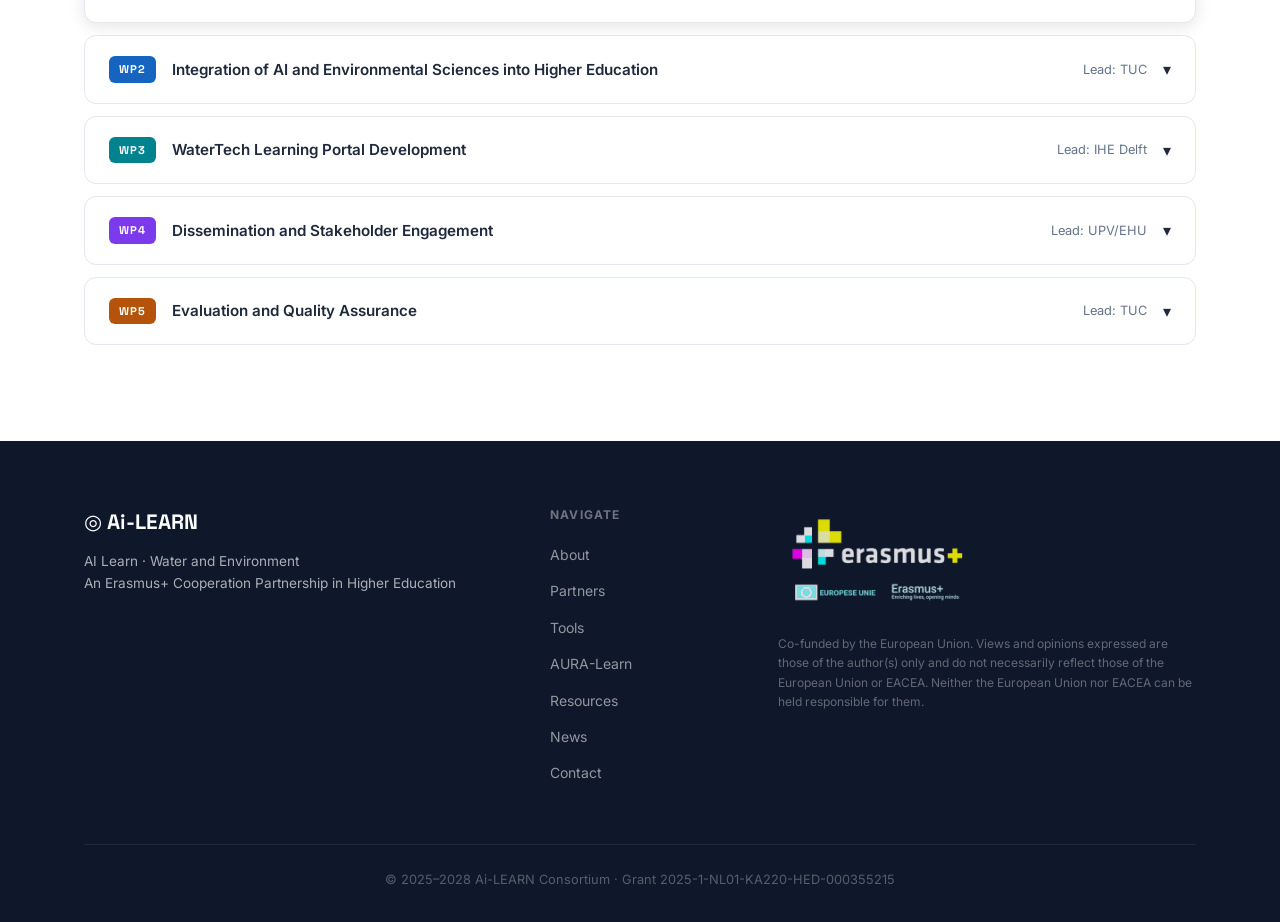
==== commit a93ddf3b: "Impreoved logos and format" ====
--- a/about.html
+++ b/about.html
@@ -22,12 +22,12 @@
         <span></span><span></span><span></span>
       </button>
       <ul class="nav-links" id="navLinks">
-        <li><a href="about.html">About</a></li>
         <li><a href="partners.html">Partners</a></li>
         <li><a href="tools.html">Tools</a></li>
         <li><a href="aura-learn.html">AURA-Learn</a></li>
         <li><a href="resources.html">Resources</a></li>
         <li><a href="news.html">News</a></li>
+        <li><a href="about.html">About</a></li>
         <li><a href="contact.html" class="nav-cta">Contact</a></li>
       </ul>
     </div>
--- a/css/style.css
+++ b/css/style.css
@@ -2126,3 +2126,190 @@
   .f2f-icon { display: none; }
   .agents-trio { grid-template-columns: 1fr; }
 }
+
+/* ══════════════════════════════════════════════
+   PARTNER CARDS — enhanced styling
+   ══════════════════════════════════════════════ */
+.partner-logo-area {
+  display: flex;
+  align-items: center;
+  gap: 14px;
+  margin-bottom: 4px;
+}
+.partner-logo-flag {
+  font-size: 2rem;
+  line-height: 1;
+}
+.partner-logo-box {
+  width: 80px;
+  height: 80px;
+  border-radius: var(--radius-md);
+  display: flex;
+  flex-direction: column;
+  align-items: center;
+  justify-content: center;
+  flex-shrink: 0;
+}
+.plb-abbr {
+  font-family: var(--font-head);
+  font-size: 1rem;
+  font-weight: 800;
+  color: var(--white);
+  line-height: 1;
+  letter-spacing: .04em;
+}
+.plb-sub {
+  font-family: var(--font-head);
+  font-size: .65rem;
+  font-weight: 600;
+  color: rgba(255,255,255,0.8);
+  letter-spacing: .05em;
+  text-transform: uppercase;
+  margin-top: 3px;
+}
+.partner-meta {
+  display: flex;
+  gap: 8px;
+  flex-wrap: wrap;
+  align-items: center;
+}
+.partner-type {
+  font-size: .75rem;
+  font-weight: 600;
+  color: var(--sky);
+  background: #EBF5FF;
+  border-radius: 999px;
+  padding: 2px 10px;
+  border: 1px solid #bde0ff;
+}
+.partner-actions {
+  display: flex;
+  gap: 10px;
+  flex-wrap: wrap;
+  margin-top: 4px;
+}
+.partner-btn {
+  display: inline-flex;
+  align-items: center;
+  gap: 6px;
+  font-size: .82rem;
+  font-weight: 600;
+  padding: 8px 16px;
+  border-radius: var(--radius-md);
+  transition: all var(--transition);
+  text-decoration: none;
+  white-space: nowrap;
+}
+.partner-btn-primary {
+  background: var(--sky);
+  color: var(--white);
+}
+.partner-btn-primary:hover {
+  background: var(--blue);
+  color: var(--white);
+  transform: translateY(-1px);
+  box-shadow: 0 4px 12px rgba(2,136,209,.25);
+}
+.partner-btn-secondary {
+  background: var(--white);
+  color: var(--sky);
+  border: 1.5px solid var(--sky);
+}
+.partner-btn-secondary:hover {
+  background: #EBF5FF;
+  transform: translateY(-1px);
+}
+
+/* ══════════════════════════════════════════════
+   NEWS — featured card + extras
+   ══════════════════════════════════════════════ */
+.news-featured {
+  background: linear-gradient(135deg, #EBF5FF 0%, #f0fdf4 100%);
+  border: 1.5px solid #bde0ff;
+  border-radius: var(--radius-xl);
+  padding: 36px;
+  margin-bottom: 40px;
+  position: relative;
+  overflow: hidden;
+}
+.news-featured::before {
+  content: '';
+  position: absolute;
+  top: 0; left: 0; right: 0;
+  height: 4px;
+  background: linear-gradient(90deg, var(--sky), #22c55e);
+  border-radius: var(--radius-xl) var(--radius-xl) 0 0;
+}
+.news-featured-badge {
+  display: inline-flex;
+  align-items: center;
+  gap: 8px;
+  font-size: .75rem;
+  font-weight: 700;
+  letter-spacing: .08em;
+  text-transform: uppercase;
+  color: #166534;
+  background: #dcfce7;
+  border: 1px solid #86efac;
+  border-radius: 999px;
+  padding: 4px 14px;
+  margin-bottom: 20px;
+}
+.live-dot {
+  width: 8px; height: 8px;
+  border-radius: 50%;
+  background: #22c55e;
+  box-shadow: 0 0 0 0 rgba(34,197,94,.4);
+  animation: live-pulse 1.8s ease-in-out infinite;
+  display: inline-block;
+}
+@keyframes live-pulse {
+  0%   { box-shadow: 0 0 0 0 rgba(34,197,94,.5); }
+  70%  { box-shadow: 0 0 0 8px rgba(34,197,94,0); }
+  100% { box-shadow: 0 0 0 0 rgba(34,197,94,0); }
+}
+.news-featured-inner {
+  display: grid;
+  grid-template-columns: 64px 1fr;
+  gap: 24px;
+  align-items: flex-start;
+}
+.news-featured-icon {
+  font-size: 3rem;
+  line-height: 1;
+}
+.news-featured-content h3 {
+  font-family: var(--font-head);
+  font-size: 1.25rem;
+  font-weight: 700;
+  color: var(--navy);
+  margin-bottom: 10px;
+  line-height: 1.3;
+}
+.news-featured-content p {
+  font-size: .9rem;
+  color: var(--gray-600);
+  line-height: 1.65;
+}
+.news-tag-event {
+  background: #dbeafe;
+  color: #1e40af;
+}
+.timeline-ext-link {
+  display: inline-block;
+  font-size: .8rem;
+  font-weight: 600;
+  color: var(--sky);
+  margin-left: 10px;
+  text-decoration: none;
+  vertical-align: middle;
+}
+.timeline-ext-link:hover { color: var(--blue); text-decoration: underline; }
+
+@media (max-width: 640px) {
+  .news-featured { padding: 24px 20px; }
+  .news-featured-inner { grid-template-columns: 1fr; gap: 12px; }
+  .news-featured-icon { font-size: 2rem; }
+  .partner-actions { flex-direction: column; }
+  .partner-btn { justify-content: center; }
+}
